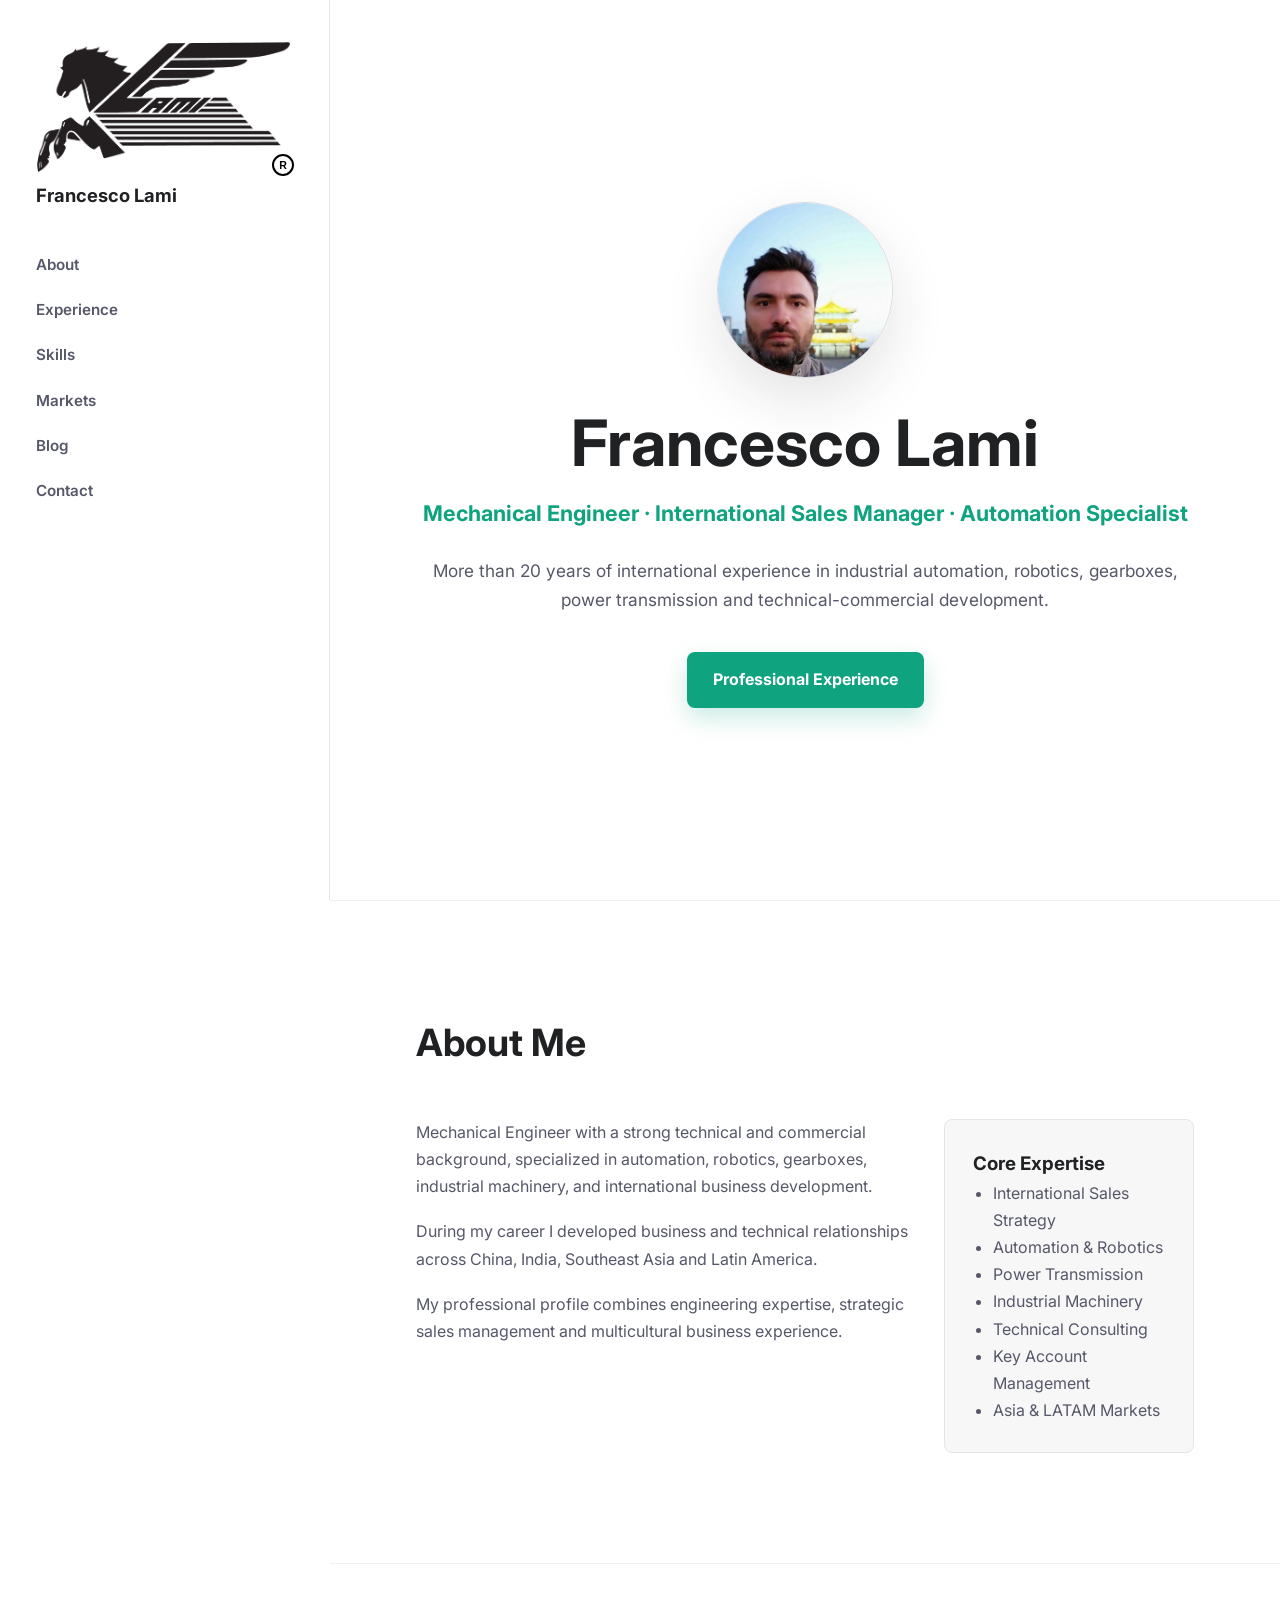
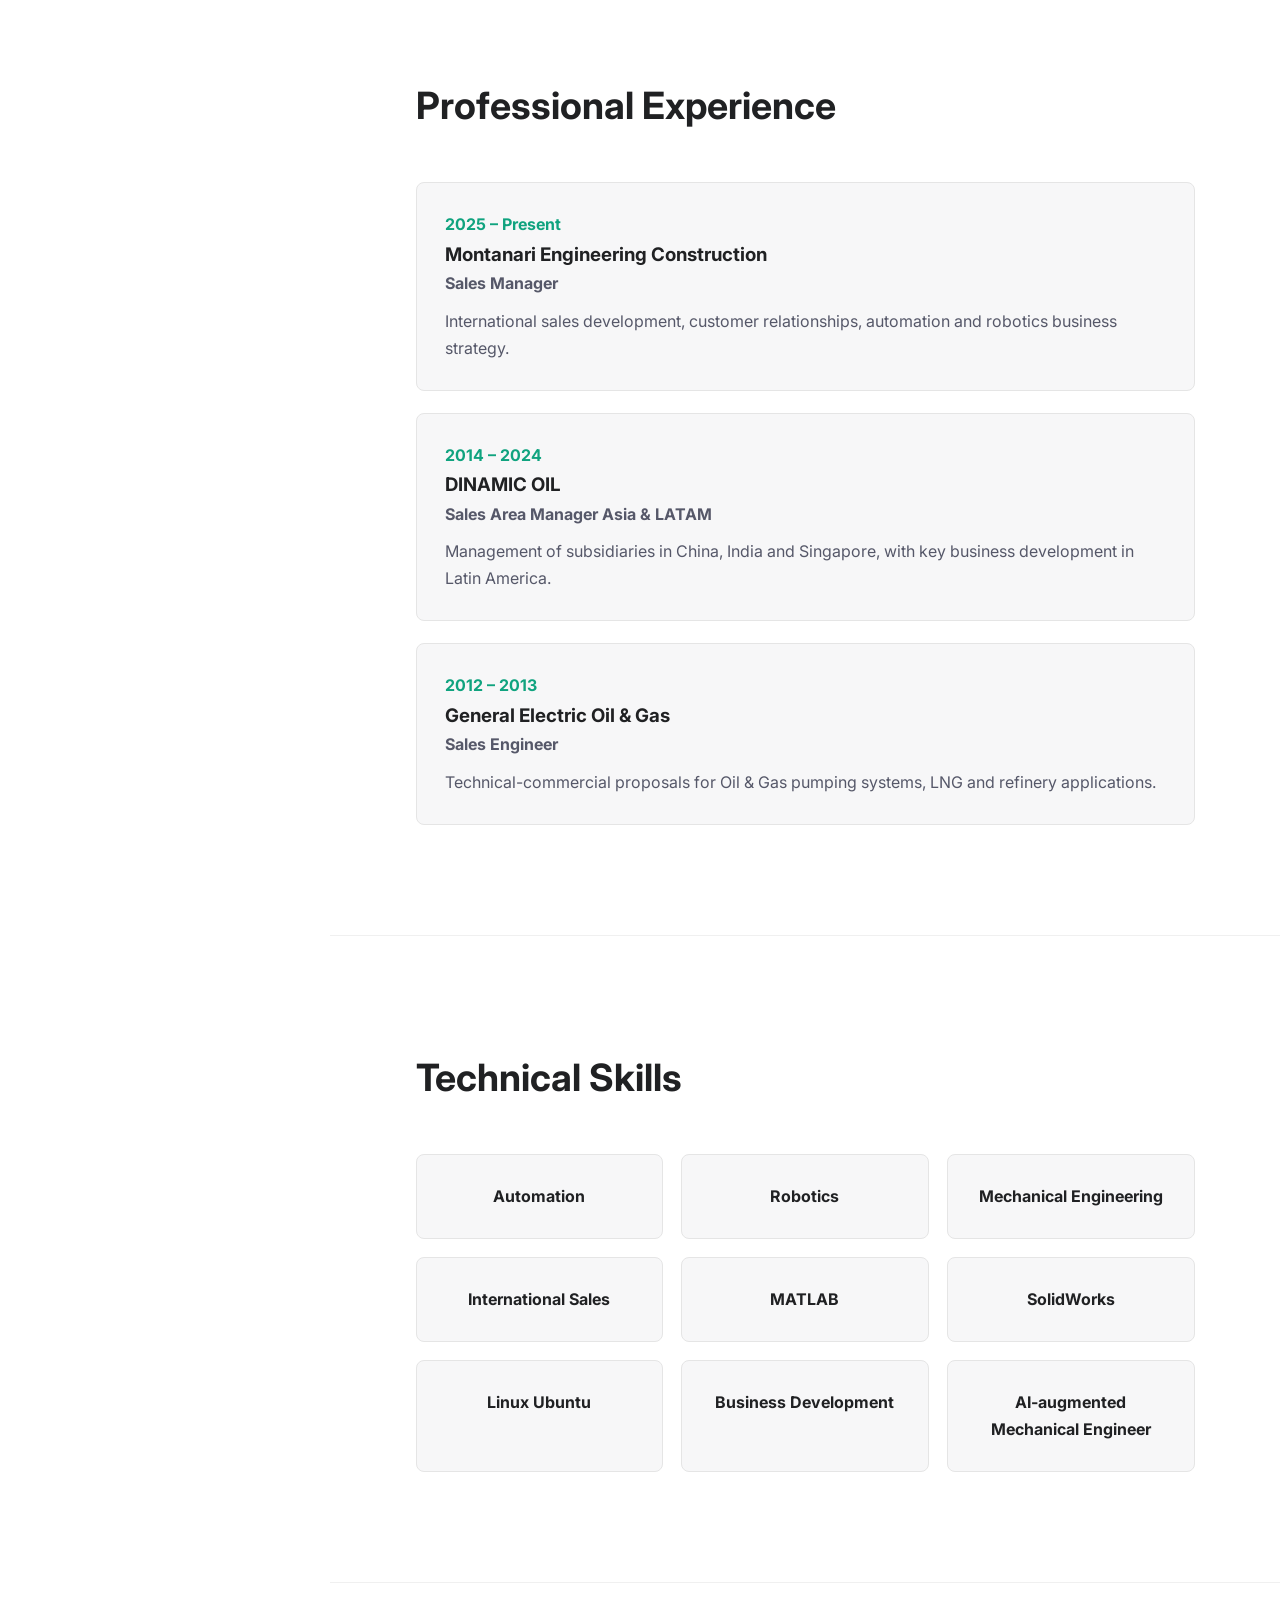
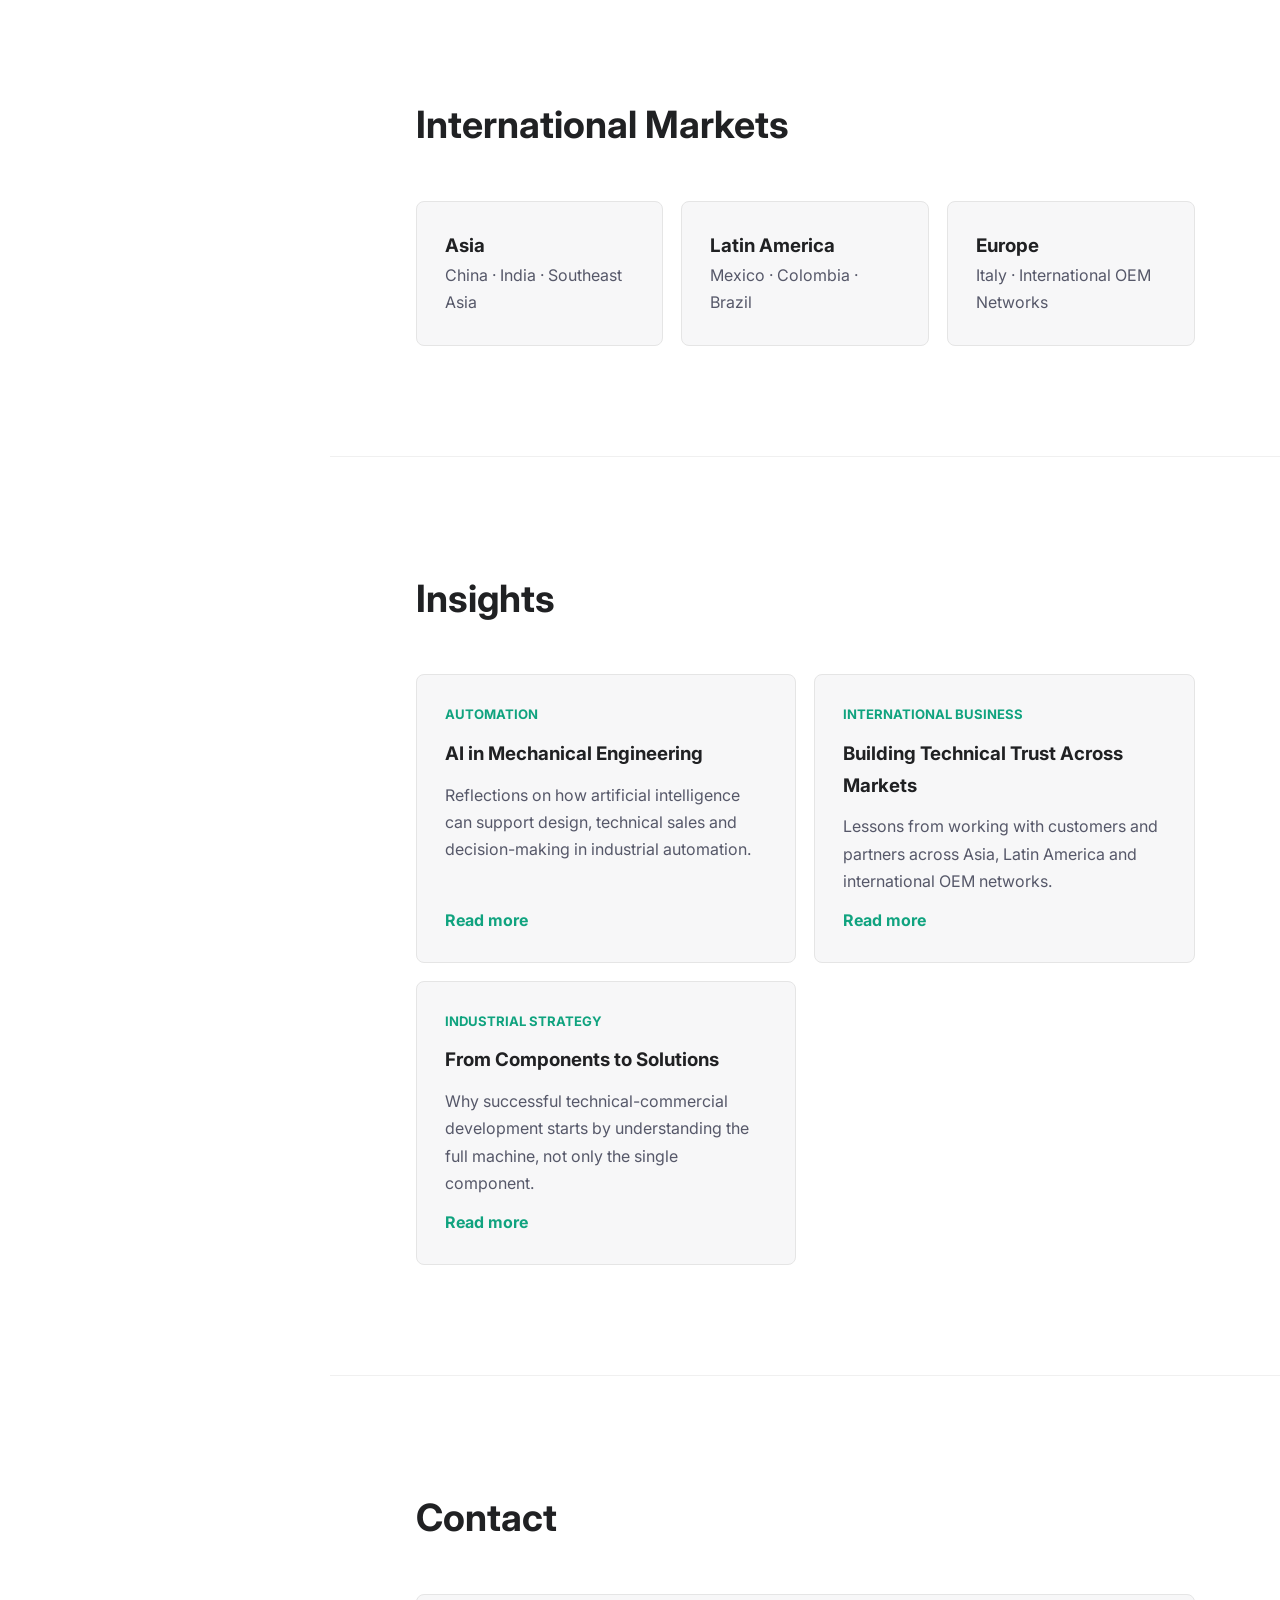
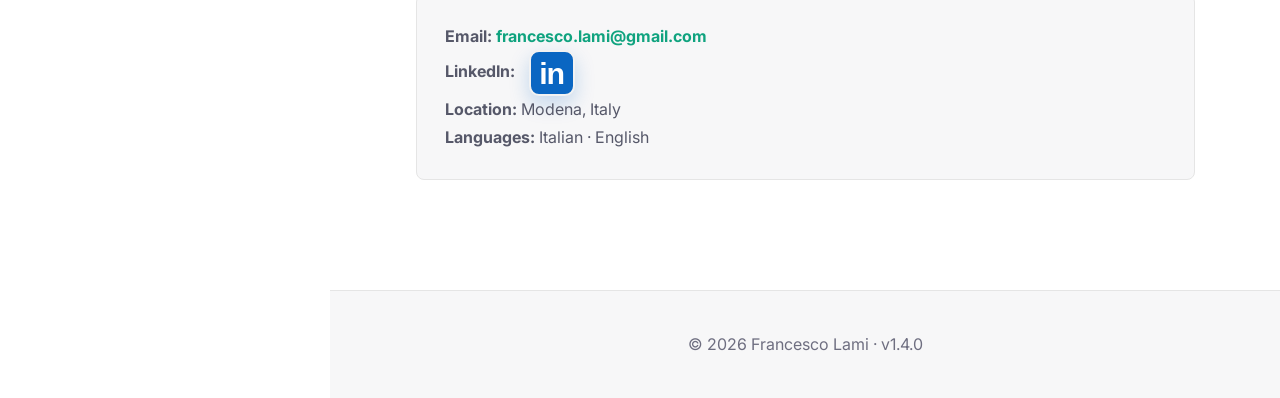
==== docs/index.html @ 1cbdf687 "Add blog article pages" ====
<!DOCTYPE html>
<html lang="en">

<head>
    <meta charset="UTF-8">
    <meta name="viewport" content="width=device-width, initial-scale=1.0">
    <title>Francesco Lami | Mechanical & Sales Engineer</title>

    <link rel="stylesheet" href="static/style.css?v=20260517g">

    <link rel="preconnect" href="https://fonts.googleapis.com">
    <link rel="preconnect" href="https://fonts.gstatic.com" crossorigin>
    <link href="https://fonts.googleapis.com/css2?family=Inter:wght@300;400;600;700&display=swap" rel="stylesheet">
</head>

<body>

<nav>
    <a href="#" class="logo" aria-label="Francesco Lami homepage">
        <span class="brand-logo-wrap">
            <img src="static/logo.png?v=20260517g" alt="" class="brand-logo">
        </span>
        <span>Francesco Lami</span>
    </a>

    <ul>
        <li><a href="#about">About</a></li>
        <li><a href="#experience">Experience</a></li>
        <li><a href="#skills">Skills</a></li>
        <li><a href="#markets">Markets</a></li>
        <li><a href="#blog">Blog</a></li>
        <li><a href="#contact">Contact</a></li>
    </ul>
</nav>

<header class="hero">

    <div class="overlay"></div>

    <div class="hero-content">

        <img
            src="static/profile-000.jpg?v=20260517g"
            alt="Profile photo of Francesco Lami"
            class="profile-photo"
        >

        <h1>Francesco Lami</h1>

        <h2>
            Mechanical Engineer · International Sales Manager · Automation Specialist
        </h2>

        <p>
            More than 20 years of international experience in industrial automation,
            robotics, gearboxes, power transmission and technical-commercial development.
        </p>

        <div class="hero-buttons">
            <a href="#experience" class="btn-primary">Professional Experience</a>
        </div>

    </div>
</header>

<section id="about">

    <div class="section-title">
        <h2>About Me</h2>
    </div>

    <div class="about-grid">

        <div>
            <p>
                Mechanical Engineer with a strong technical and commercial background,
                specialized in automation, robotics, gearboxes, industrial machinery,
                and international business development.
            </p>

            <p>
                During my career I developed business and technical relationships across
                China, India, Southeast Asia and Latin America.
            </p>

            <p>
                My professional profile combines engineering expertise,
                strategic sales management and multicultural business experience.
            </p>
        </div>

        <div class="about-card">
            <h3>Core Expertise</h3>

            <ul>
                <li>International Sales Strategy</li>
                <li>Automation & Robotics</li>
                <li>Power Transmission</li>
                <li>Industrial Machinery</li>
                <li>Technical Consulting</li>
                <li>Key Account Management</li>
                <li>Asia & LATAM Markets</li>
            </ul>
        </div>

    </div>

</section>

<section id="experience">

    <div class="section-title">
        <h2>Professional Experience</h2>
    </div>

    <div class="timeline">

        <div class="timeline-content">
            <span>2025 – Present</span>
            <h3>Montanari Engineering Construction</h3>
            <h4>Sales Manager</h4>

            <p>
                International sales development, customer relationships,
                automation and robotics business strategy.
            </p>
        </div>

        <div class="timeline-content">
            <span>2014 – 2024</span>
            <h3>DINAMIC OIL</h3>
            <h4>Sales Area Manager Asia & LATAM</h4>

            <p>
                Management of subsidiaries in China, India and Singapore,
                with key business development in Latin America.
            </p>
        </div>

        <div class="timeline-content">
            <span>2012 – 2013</span>
            <h3>General Electric Oil & Gas</h3>
            <h4>Sales Engineer</h4>

            <p>
                Technical-commercial proposals for Oil & Gas pumping systems,
                LNG and refinery applications.
            </p>
        </div>

    </div>

</section>

<section id="skills">

    <div class="section-title">
        <h2>Technical Skills</h2>
    </div>

    <div class="skills-grid">

        <div class="skill-card">Automation</div>
        <div class="skill-card">Robotics</div>
        <div class="skill-card">Mechanical Engineering</div>
        <div class="skill-card">International Sales</div>
        <div class="skill-card">MATLAB</div>
        <div class="skill-card">SolidWorks</div>
        <div class="skill-card">Linux Ubuntu</div>
        <div class="skill-card">Business Development</div>
        <div class="skill-card">AI-augmented Mechanical Engineer</div>

    </div>

</section>

<section id="markets">

    <div class="section-title">
        <h2>International Markets</h2>
    </div>

    <div class="markets-grid">

        <div class="market-box">
            <h3>Asia</h3>
            <p>China · India · Southeast Asia</p>
        </div>

        <div class="market-box">
            <h3>Latin America</h3>
            <p>Mexico · Colombia · Brazil</p>
        </div>

        <div class="market-box">
            <h3>Europe</h3>
            <p>Italy · International OEM Networks</p>
        </div>

    </div>

</section>

<section id="blog">

    <div class="section-title">
        <h2>Insights</h2>
    </div>

    <div class="blog-grid">

        <article class="blog-card">
            <span>Automation</span>
            <h3>AI in Mechanical Engineering</h3>
            <p>
                Reflections on how artificial intelligence can support design,
                technical sales and decision-making in industrial automation.
            </p>
            <a href="automation-ai-mechanical-engineering.html" aria-label="Read more about AI in Mechanical Engineering">Read more</a>
        </article>

        <article class="blog-card">
            <span>International Business</span>
            <h3>Building Technical Trust Across Markets</h3>
            <p>
                Lessons from working with customers and partners across Asia,
                Latin America and international OEM networks.
            </p>
            <a href="building-technical-trust-across-markets.html" aria-label="Read more about building technical trust across markets">Read more</a>
        </article>

        <article class="blog-card">
            <span>Industrial Strategy</span>
            <h3>From Components to Solutions</h3>
            <p>
                Why successful technical-commercial development starts by
                understanding the full machine, not only the single component.
            </p>
            <a href="from-components-to-solutions.html" aria-label="Read more about moving from components to solutions">Read more</a>
        </article>

    </div>

</section>

<section id="contact">

    <div class="section-title">
        <h2>Contact</h2>
    </div>

    <div class="contact-card">

        <p>
            <strong>Email:</strong>
            <a href="mailto:francesco.lami@gmail.com">francesco.lami@gmail.com</a>
        </p>

        <p>
            <strong>LinkedIn:</strong>
            <a
                href="https://www.linkedin.com/in/francesco-lami-803234b/"
                target="_blank"
                rel="noopener noreferrer"
                class="linkedin-icon"
                aria-label="Francesco Lami on LinkedIn"
            >
                in
            </a>
        </p>

        <p><strong>Location:</strong> Modena, Italy</p>

        <p><strong>Languages:</strong> Italian · English</p>

    </div>

</section>

<footer>
    <p>© 2026 Francesco Lami · v1.4.0</p>
</footer>

</body>
</html>
---- docs/static/style.css ----
*{
    margin:0;
    padding:0;
    box-sizing:border-box;
}

html{
    scroll-behavior:smooth;
    scroll-padding-top:24px;
}

body{
    font-family:'Inter',sans-serif;
    background:#ffffff;
    color:#202123;
    line-height:1.7;
    padding-left:330px;
    overflow-x:hidden;
}

nav{
    position:fixed;
    top:0;
    left:0;
    z-index:10;
    width:330px;
    height:100vh;
    padding:42px 36px;
    display:flex;
    flex-direction:column;
    justify-content:flex-start;
    align-items:flex-start;
    gap:44px;
    background:rgba(255,255,255,0.92);
    border-right:1px solid #e5e5e5;
    backdrop-filter:blur(14px);
}

.logo{
    display:flex;
    align-items:center;
    gap:12px;
    font-size:1.15rem;
    font-weight:700;
    color:#202123;
    text-decoration:none;
    flex-direction:column;
    align-items:flex-start;
    line-height:1.25;
}

.brand-logo{
    width:254px;
    height:130px;
    object-fit:contain;
    display:block;
}

.brand-logo-wrap{
    position:relative;
    display:inline-block;
    line-height:0;
}

.brand-logo-wrap::after{
    content:"R";
    position:absolute;
    right:-4px;
    bottom:-4px;
    width:18px;
    height:18px;
    display:flex;
    align-items:center;
    justify-content:center;
    border:2px solid #000000;
    border-radius:50%;
    background:#ffffff;
    color:#000000;
    font-size:0.66rem;
    font-weight:800;
    line-height:1;
    font-family:Arial, Helvetica, sans-serif;
}

nav ul{
    display:flex;
    flex-direction:column;
    gap:18px;
    list-style:none;
}

nav a{
    color:#565869;
    text-decoration:none;
    font-size:0.95rem;
    font-weight:600;
}

nav a:hover{
    color:#10a37f;
}

.hero{
    min-height:100svh;
    display:flex;
    justify-content:center;
    align-items:center;
    text-align:center;
    padding:90px 9% 80px;
    background:#ffffff;
}

.hero-content{
    max-width:880px;
    width:100%;
}

.profile-photo{
    width:176px;
    height:176px;
    border-radius:50%;
    object-fit:cover;
    object-position:center 28%;
    display:block;
    margin:0 auto 30px;
    border:1px solid #d9d9e3;
    box-shadow:0 22px 55px rgba(32,33,35,0.12);
}

.hero h1{
    font-size:4rem;
    line-height:1.1;
    margin-bottom:16px;
    color:#202123;
}

.hero h2{
    color:#10a37f;
    margin-bottom:24px;
    font-size:1.35rem;
}

.hero p{
    max-width:760px;
    margin:0 auto 38px;
    color:#565869;
    font-size:1.08rem;
}

.btn-primary{
    display:inline-block;
    background:#10a37f;
    color:white;
    padding:14px 26px;
    border-radius:8px;
    text-decoration:none;
    font-weight:700;
    box-shadow:0 10px 24px rgba(16,163,127,0.22);
}

.btn-primary:hover{
    background:#0e8f70;
}

section{
    padding:110px 9%;
    border-top:1px solid #f0f0f0;
}

.section-title h2{
    font-size:2.35rem;
    color:#202123;
    margin-bottom:44px;
}

.about-grid{
    display:grid;
    grid-template-columns:2fr 1fr;
    gap:28px;
}

.about-grid p{
    color:#565869;
    margin-bottom:18px;
}

.about-card,
.blog-card,
.contact-card,
.market-box,
.skill-card,
.timeline-content{
    background:#f7f7f8;
    border:1px solid #e5e5e5;
    padding:28px;
    border-radius:8px;
}

.about-card h3,
.blog-card h3,
.market-box h3,
.timeline-content h3{
    color:#202123;
}

.about-card ul{
    padding-left:20px;
    color:#565869;
}

.timeline{
    display:flex;
    flex-direction:column;
    gap:22px;
}

.timeline-content span{
    color:#10a37f;
    font-weight:700;
}

.timeline-content h4{
    color:#565869;
    margin-bottom:10px;
}

.timeline-content p,
.market-box p,
.contact-card p{
    color:#565869;
}

.skills-grid,
.blog-grid,
.markets-grid{
    display:grid;
    grid-template-columns:repeat(auto-fit,minmax(220px,1fr));
    gap:18px;
}

.blog-grid{
    grid-template-columns:repeat(auto-fit,minmax(260px,1fr));
}

.blog-card{
    display:flex;
    flex-direction:column;
    gap:12px;
}

.blog-card span{
    color:#10a37f;
    font-size:0.82rem;
    font-weight:700;
    text-transform:uppercase;
}

.blog-card p{
    color:#565869;
}

.blog-card a{
    color:#10a37f;
    text-decoration:none;
    font-weight:700;
    margin-top:auto;
}

.blog-card a:hover{
    text-decoration:underline;
}

.article-page{
    padding-left:330px;
}

.article-shell{
    max-width:900px;
    margin:0 auto;
    padding:84px 9% 110px;
}

.article-back{
    display:inline-flex;
    margin-bottom:32px;
    color:#10a37f;
    text-decoration:none;
    font-weight:700;
}

.article-back:hover{
    text-decoration:underline;
}

.article-header{
    margin-bottom:42px;
}

.article-kicker{
    color:#10a37f;
    font-size:0.82rem;
    font-weight:700;
    letter-spacing:0.08em;
    text-transform:uppercase;
}

.article-header h1{
    max-width:820px;
    margin:12px 0 16px;
    color:#202123;
    font-size:3rem;
    line-height:1.12;
}

.article-subtitle{
    max-width:740px;
    color:#565869;
    font-size:1.18rem;
    line-height:1.6;
}

.article-content{
    color:#343541;
    font-size:1.04rem;
    line-height:1.85;
}

.article-content p{
    margin-bottom:22px;
}

.article-content ul{
    margin:0 0 28px 22px;
    color:#565869;
}

.article-content li{
    margin-bottom:8px;
}

.skill-card{
    text-align:center;
    font-weight:700;
    color:#202123;
}

.contact-card a{
    color:#10a37f;
    text-decoration:none;
    font-weight:700;
    overflow-wrap:anywhere;
}

.contact-card a:hover{
    text-decoration:underline;
}

.linkedin-icon{
    width:46px;
    height:46px;
    display:inline-flex;
    justify-content:center;
    align-items:center;
    margin-left:10px;
    border-radius:10px;
    background:#0a66c2;
    color:#ffffff;
    border:2px solid #f2f2f2;
    box-shadow:0 8px 20px rgba(10,102,194,0.22);
    font-family:Arial, Helvetica, sans-serif;
    font-size:1.9rem;
    font-weight:800;
    letter-spacing:-0.04em;
    line-height:0.9;
    vertical-align:middle;
}

.linkedin-icon:hover{
    background:#0759ab;
    color:#ffffff;
    text-decoration:none;
    transform:translateY(-1px);
    box-shadow:0 10px 24px rgba(10,102,194,0.28);
}

.contact-card .linkedin-icon,
.contact-card .linkedin-icon:visited{
    color:#ffffff;
}

footer{
    padding:40px;
    text-align:center;
    background:#f7f7f8;
    border-top:1px solid #e5e5e5;
    color:#6e6e80;
}

@media (max-width:900px){
    html{
        scroll-padding-top:148px;
    }

    body{
        padding-left:0;
    }

    nav{
        position:sticky;
        width:100%;
        height:auto;
        padding:12px 5% 10px;
        align-items:stretch;
        gap:10px;
        flex-direction:column;
        border-right:0;
        border-bottom:1px solid #e5e5e5;
        background:rgba(255,255,255,0.96);
    }

    nav ul{
        width:100%;
        flex-direction:row;
        gap:8px;
        overflow-x:auto;
        padding-bottom:2px;
        scrollbar-width:none;
        -webkit-overflow-scrolling:touch;
    }

    nav ul::-webkit-scrollbar{
        display:none;
    }

    nav li{
        flex:0 0 auto;
    }

    nav a{
        font-size:0.88rem;
    }

    .logo{
        flex-direction:row;
        align-items:center;
        gap:10px;
        width:100%;
    }

    .brand-logo{
        width:112px;
        height:58px;
    }

    .brand-logo-wrap::after{
        right:-3px;
        bottom:-3px;
        width:11px;
        height:11px;
        font-size:0.4rem;
        border-width:1.5px;
    }

    .hero{
        min-height:calc(100svh - 130px);
        padding:44px 5% 58px;
    }

    .profile-photo{
        width:138px;
        height:138px;
        margin-bottom:24px;
    }

    .hero h1{
        font-size:clamp(2.15rem, 12vw, 3.05rem);
        margin-bottom:14px;
    }

    .hero h2{
        font-size:1.02rem;
        line-height:1.45;
        margin-bottom:20px;
    }

    .hero p{
        font-size:0.98rem;
        margin-bottom:30px;
    }

    .btn-primary{
        width:100%;
        max-width:320px;
        padding:13px 18px;
        text-align:center;
    }

    section{
        padding:64px 5%;
    }

    .section-title h2{
        font-size:clamp(1.75rem, 8vw, 2.15rem);
        margin-bottom:28px;
    }

    .about-grid{
        grid-template-columns:1fr;
        gap:22px;
    }

    .skills-grid,
    .blog-grid,
    .markets-grid{
        grid-template-columns:1fr;
        gap:14px;
    }

    .about-card,
    .blog-card,
    .contact-card,
    .market-box,
    .skill-card,
    .timeline-content{
        padding:22px;
    }

    footer{
        padding:30px 5%;
    }

    .article-page{
        padding-left:0;
    }

    .article-shell{
        padding:54px 5% 72px;
    }

    .article-header h1{
        font-size:clamp(2rem, 10vw, 2.8rem);
    }

    .article-subtitle,
    .article-content{
        font-size:1rem;
    }
}

@media (max-width:420px){
    nav{
        padding-left:16px;
        padding-right:16px;
    }

    .logo span{
        font-size:1rem;
    }

    .brand-logo{
        width:96px;
        height:50px;
    }

    .brand-logo-wrap::after{
        width:10px;
        height:10px;
        font-size:0.36rem;
        border-width:1.3px;
    }

    .hero{
        padding:34px 16px 50px;
    }

    .profile-photo{
        width:122px;
        height:122px;
    }

    section{
        padding:54px 16px;
    }

    .article-shell{
        padding:44px 16px 60px;
    }

    .about-card,
    .blog-card,
    .contact-card,
    .market-box,
    .skill-card,
    .timeline-content{
        padding:18px;
    }
}
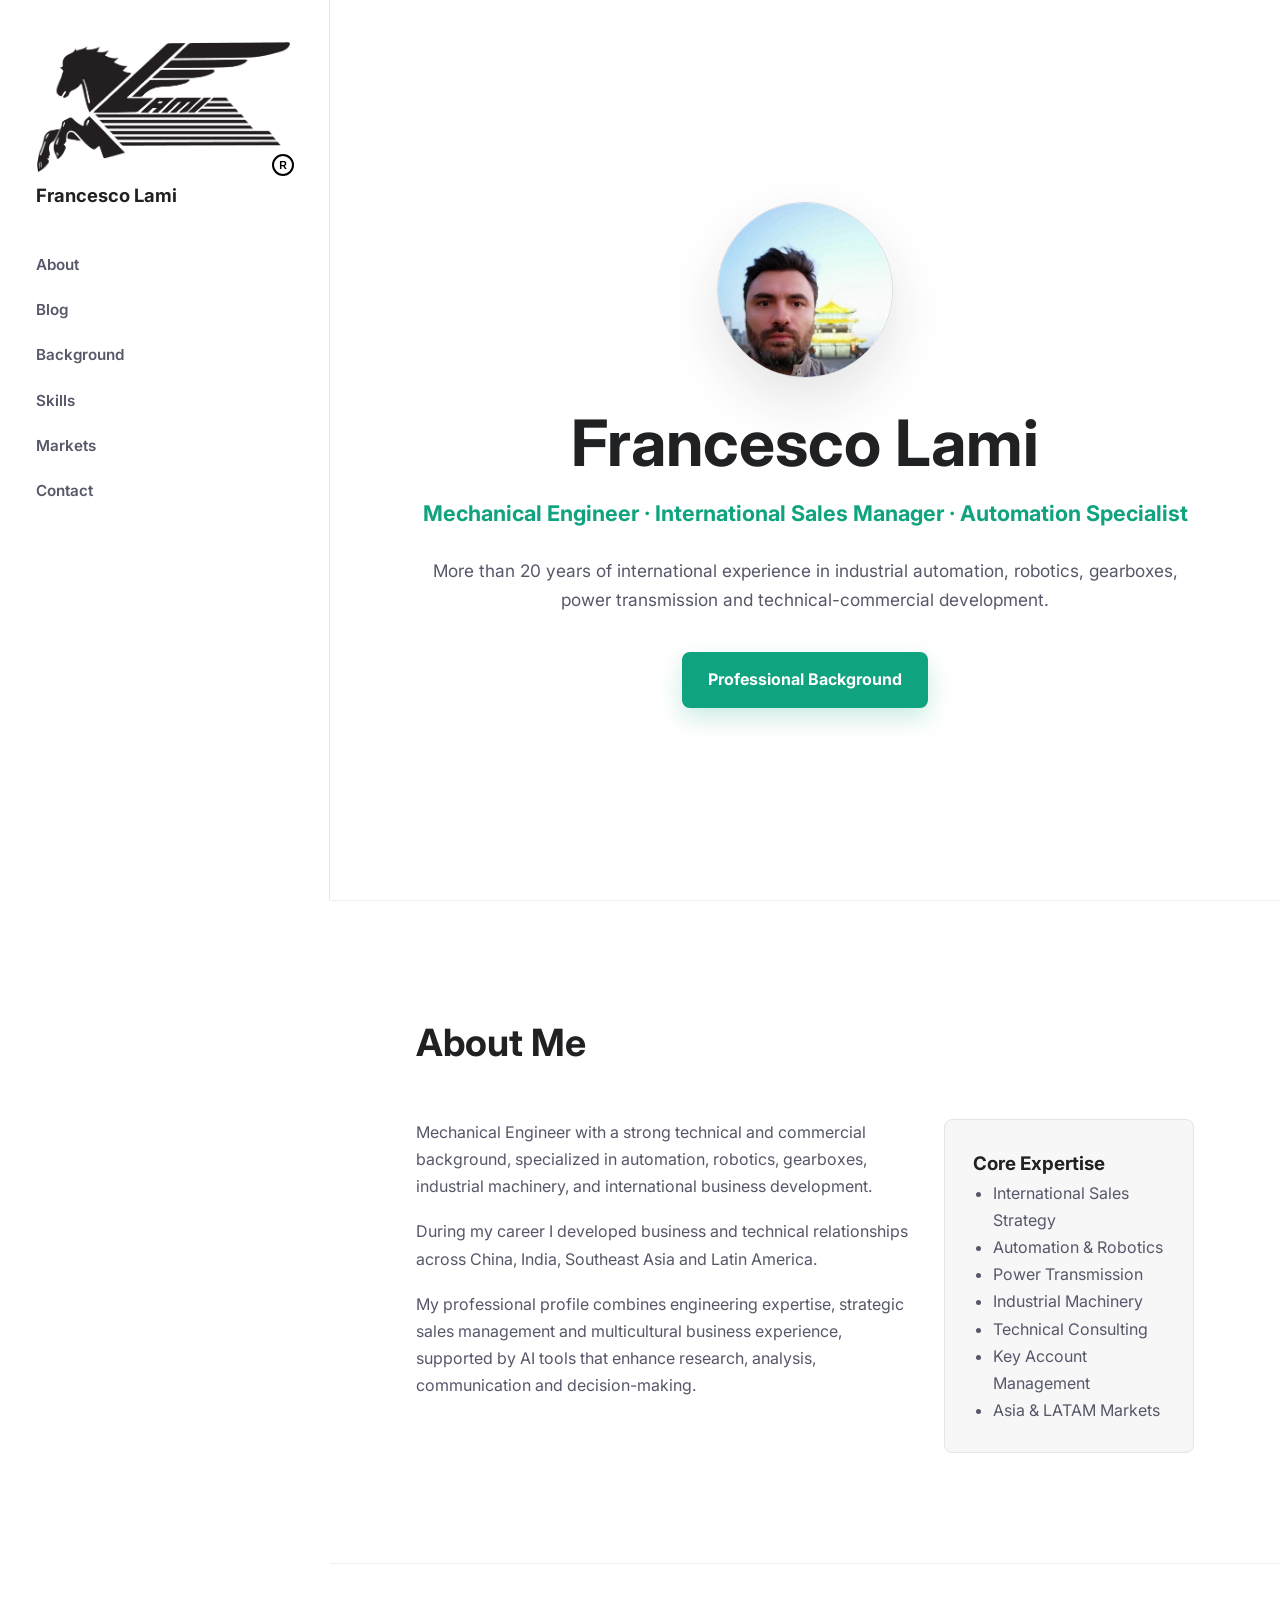
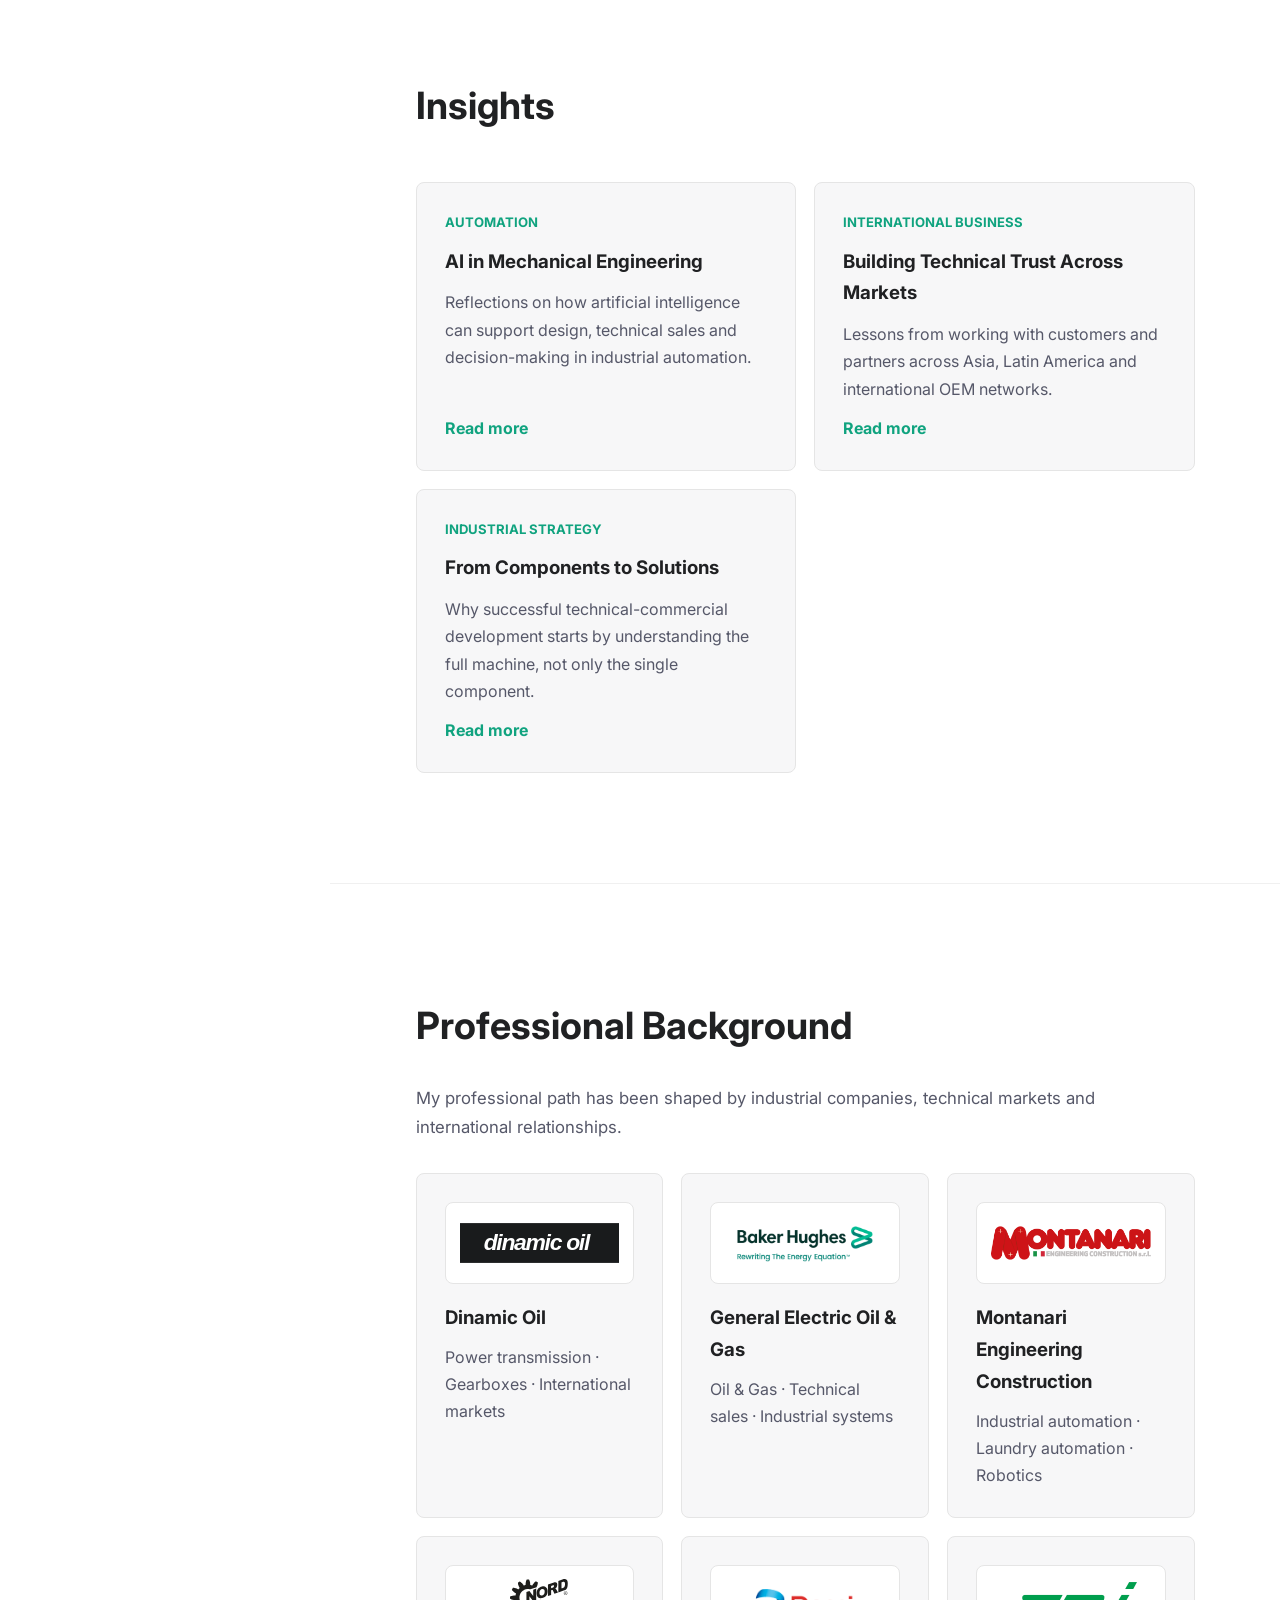
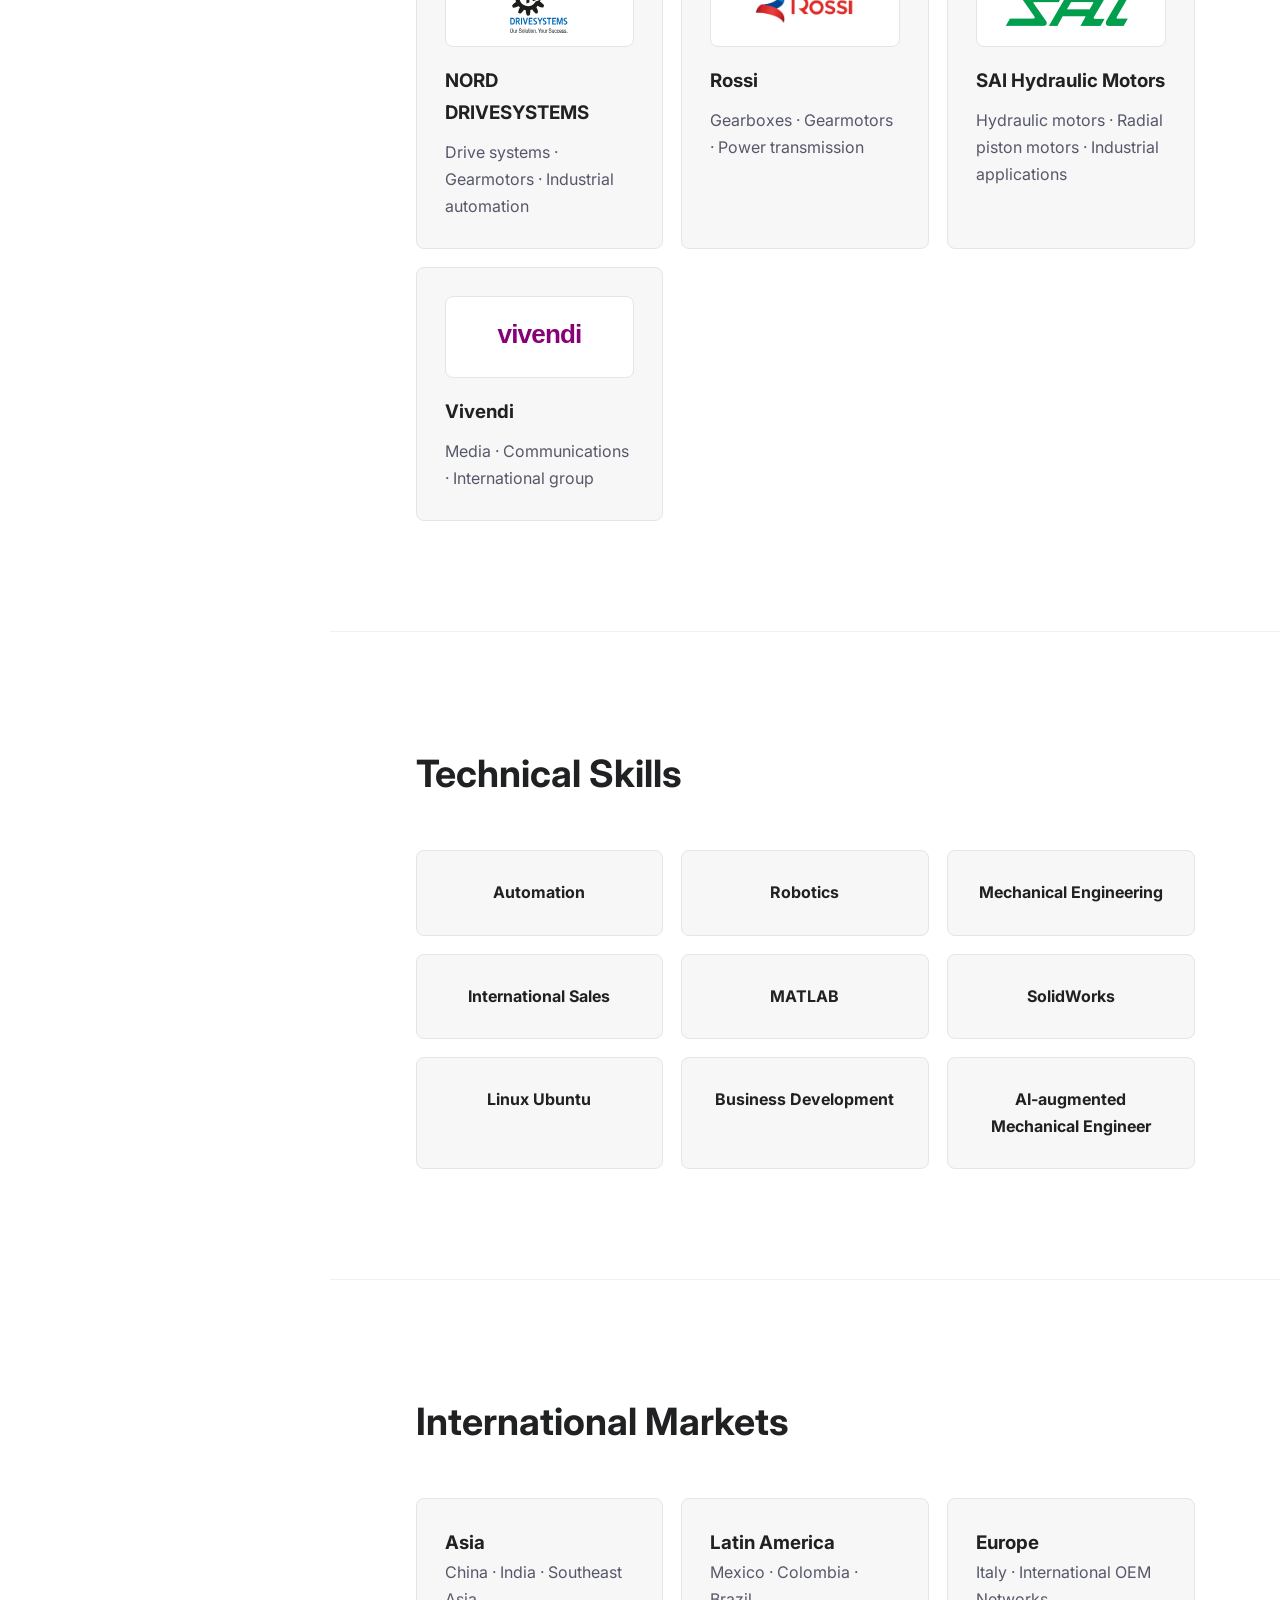
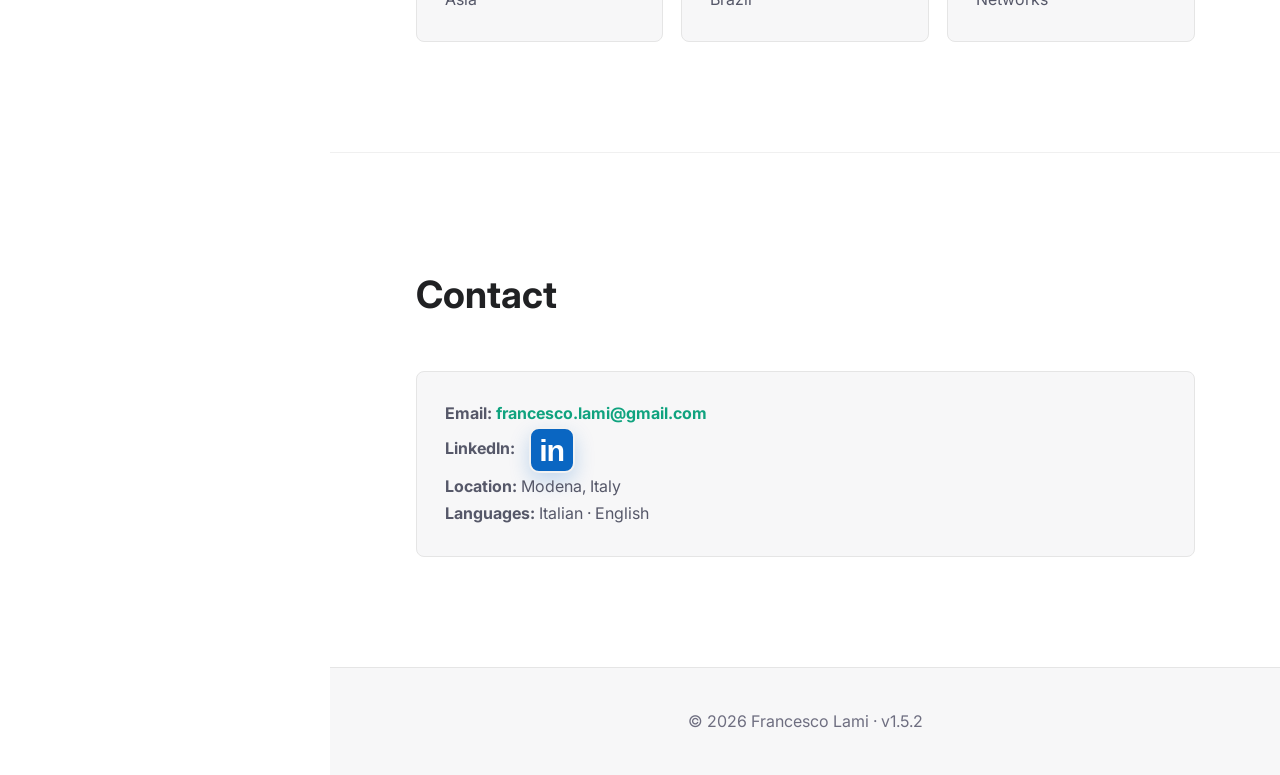
==== commit 35f53276: "Update homepage content and company logos" ====
--- a/docs/index.html
+++ b/docs/index.html
@@ -6,7 +6,7 @@
     <meta name="viewport" content="width=device-width, initial-scale=1.0">
     <title>Francesco Lami | Mechanical & Sales Engineer</title>
 
-    <link rel="stylesheet" href="static/style.css?v=20260517g">
+    <link rel="stylesheet" href="static/style.css?v=20260517s">
 
     <link rel="preconnect" href="https://fonts.googleapis.com">
     <link rel="preconnect" href="https://fonts.gstatic.com" crossorigin>
@@ -18,17 +18,17 @@
 <nav>
     <a href="#" class="logo" aria-label="Francesco Lami homepage">
         <span class="brand-logo-wrap">
-            <img src="static/logo.png?v=20260517g" alt="" class="brand-logo">
+            <img src="static/logo.png?v=20260517s" alt="" class="brand-logo">
         </span>
         <span>Francesco Lami</span>
     </a>
 
     <ul>
         <li><a href="#about">About</a></li>
-        <li><a href="#experience">Experience</a></li>
+        <li><a href="#blog">Blog</a></li>
+        <li><a href="#experience">Background</a></li>
         <li><a href="#skills">Skills</a></li>
         <li><a href="#markets">Markets</a></li>
-        <li><a href="#blog">Blog</a></li>
         <li><a href="#contact">Contact</a></li>
     </ul>
 </nav>
@@ -40,7 +40,7 @@
     <div class="hero-content">
 
         <img
-            src="static/profile-000.jpg?v=20260517g"
+            src="static/profile-000.jpg?v=20260517s"
             alt="Profile photo of Francesco Lami"
             class="profile-photo"
         >
@@ -57,7 +57,7 @@
         </p>
 
         <div class="hero-buttons">
-            <a href="#experience" class="btn-primary">Professional Experience</a>
+            <a href="#experience" class="btn-primary">Professional Background</a>
         </div>
 
     </div>
@@ -85,7 +85,9 @@
 
             <p>
                 My professional profile combines engineering expertise,
-                strategic sales management and multicultural business experience.
+                strategic sales management and multicultural business experience,
+                supported by AI tools that enhance research, analysis, communication
+                and decision-making.
             </p>
         </div>
 
@@ -107,46 +109,172 @@
 
 </section>
 
+<section id="blog">
+
+    <div class="section-title">
+        <h2>Insights</h2>
+    </div>
+
+    <div class="blog-grid">
+
+        <article class="blog-card">
+            <span>Automation</span>
+            <h3>AI in Mechanical Engineering</h3>
+            <p>
+                Reflections on how artificial intelligence can support design,
+                technical sales and decision-making in industrial automation.
+            </p>
+            <a href="automation-ai-mechanical-engineering.html" aria-label="Read more about AI in Mechanical Engineering">Read more</a>
+        </article>
+
+        <article class="blog-card">
+            <span>International Business</span>
+            <h3>Building Technical Trust Across Markets</h3>
+            <p>
+                Lessons from working with customers and partners across Asia,
+                Latin America and international OEM networks.
+            </p>
+            <a href="building-technical-trust-across-markets.html" aria-label="Read more about building technical trust across markets">Read more</a>
+        </article>
+
+        <article class="blog-card">
+            <span>Industrial Strategy</span>
+            <h3>From Components to Solutions</h3>
+            <p>
+                Why successful technical-commercial development starts by
+                understanding the full machine, not only the single component.
+            </p>
+            <a href="from-components-to-solutions.html" aria-label="Read more about moving from components to solutions">Read more</a>
+        </article>
+
+    </div>
+
+</section>
+
 <section id="experience">
 
     <div class="section-title">
-        <h2>Professional Experience</h2>
-    </div>
-
-    <div class="timeline">
-
-        <div class="timeline-content">
-            <span>2025 – Present</span>
-            <h3>Montanari Engineering Construction</h3>
-            <h4>Sales Manager</h4>
-
-            <p>
-                International sales development, customer relationships,
-                automation and robotics business strategy.
-            </p>
-        </div>
-
-        <div class="timeline-content">
-            <span>2014 – 2024</span>
-            <h3>DINAMIC OIL</h3>
-            <h4>Sales Area Manager Asia & LATAM</h4>
-
-            <p>
-                Management of subsidiaries in China, India and Singapore,
-                with key business development in Latin America.
-            </p>
-        </div>
-
-        <div class="timeline-content">
-            <span>2012 – 2013</span>
-            <h3>General Electric Oil & Gas</h3>
-            <h4>Sales Engineer</h4>
-
-            <p>
-                Technical-commercial proposals for Oil & Gas pumping systems,
-                LNG and refinery applications.
-            </p>
-        </div>
+        <h2>Professional Background</h2>
+    </div>
+
+    <p class="section-intro">
+        My professional path has been shaped by industrial companies,
+        technical markets and international relationships.
+    </p>
+
+    <div class="company-list">
+
+        <a
+            href="https://www.dinamicoil.com/"
+            target="_blank"
+            rel="noopener noreferrer"
+            class="company-card"
+            aria-label="Open Dinamic Oil website"
+        >
+            <span class="company-logo">
+                <img src="static/company-dinamic-oil.svg?v=20260517s" alt="Dinamic Oil logo">
+            </span>
+            <span class="company-copy">
+                <h3>Dinamic Oil</h3>
+                <p>Power transmission · Gearboxes · International markets</p>
+            </span>
+        </a>
+
+        <a
+            href="https://www.bakerhughes.com/"
+            target="_blank"
+            rel="noopener noreferrer"
+            class="company-card"
+            aria-label="Open Baker Hughes website, successor of GE Oil and Gas"
+        >
+            <span class="company-logo">
+                <img src="static/company-baker-hughes.png" alt="Baker Hughes logo">
+            </span>
+            <span class="company-copy">
+                <h3>General Electric Oil & Gas</h3>
+                <p>Oil & Gas · Technical sales · Industrial systems</p>
+            </span>
+        </a>
+
+        <a
+            href="https://www.montanariengineering.com/en/"
+            target="_blank"
+            rel="noopener noreferrer"
+            class="company-card"
+            aria-label="Open Montanari Engineering Construction website"
+        >
+            <span class="company-logo">
+                <img src="static/company-montanari.png" alt="Montanari Engineering Construction logo">
+            </span>
+            <span class="company-copy">
+                <h3>Montanari Engineering Construction</h3>
+                <p>Industrial automation · Laundry automation · Robotics</p>
+            </span>
+        </a>
+
+        <a
+            href="https://www.nord.com/en/home.jsp"
+            target="_blank"
+            rel="noopener noreferrer"
+            class="company-card"
+            aria-label="Open NORD DRIVESYSTEMS website"
+        >
+            <span class="company-logo">
+                <img src="static/company-nord.svg" alt="NORD DRIVESYSTEMS logo">
+            </span>
+            <span class="company-copy">
+                <h3>NORD DRIVESYSTEMS</h3>
+                <p>Drive systems · Gearmotors · Industrial automation</p>
+            </span>
+        </a>
+
+        <a
+            href="https://www.rossi.com/"
+            target="_blank"
+            rel="noopener noreferrer"
+            class="company-card"
+            aria-label="Open Rossi website"
+        >
+            <span class="company-logo">
+                <img src="static/company-rossi.png" alt="Rossi logo">
+            </span>
+            <span class="company-copy">
+                <h3>Rossi</h3>
+                <p>Gearboxes · Gearmotors · Power transmission</p>
+            </span>
+        </a>
+
+        <a
+            href="https://www.saihydraulics.com/en/"
+            target="_blank"
+            rel="noopener noreferrer"
+            class="company-card"
+            aria-label="Open SAI Hydraulic Motors website"
+        >
+            <span class="company-logo">
+                <img src="static/company-sai.png" alt="SAI Hydraulic Motors logo">
+            </span>
+            <span class="company-copy">
+                <h3>SAI Hydraulic Motors</h3>
+                <p>Hydraulic motors · Radial piston motors · Industrial applications</p>
+            </span>
+        </a>
+
+        <a
+            href="https://www.vivendi.com/en/"
+            target="_blank"
+            rel="noopener noreferrer"
+            class="company-card"
+            aria-label="Open Vivendi website"
+        >
+            <span class="company-logo">
+                <img src="static/company-vivendi.svg?v=20260517s" alt="Vivendi logo">
+            </span>
+            <span class="company-copy">
+                <h3>Vivendi</h3>
+                <p>Media · Communications · International group</p>
+            </span>
+        </a>
 
     </div>
 
@@ -196,48 +324,6 @@
             <h3>Europe</h3>
             <p>Italy · International OEM Networks</p>
         </div>
-
-    </div>
-
-</section>
-
-<section id="blog">
-
-    <div class="section-title">
-        <h2>Insights</h2>
-    </div>
-
-    <div class="blog-grid">
-
-        <article class="blog-card">
-            <span>Automation</span>
-            <h3>AI in Mechanical Engineering</h3>
-            <p>
-                Reflections on how artificial intelligence can support design,
-                technical sales and decision-making in industrial automation.
-            </p>
-            <a href="automation-ai-mechanical-engineering.html" aria-label="Read more about AI in Mechanical Engineering">Read more</a>
-        </article>
-
-        <article class="blog-card">
-            <span>International Business</span>
-            <h3>Building Technical Trust Across Markets</h3>
-            <p>
-                Lessons from working with customers and partners across Asia,
-                Latin America and international OEM networks.
-            </p>
-            <a href="building-technical-trust-across-markets.html" aria-label="Read more about building technical trust across markets">Read more</a>
-        </article>
-
-        <article class="blog-card">
-            <span>Industrial Strategy</span>
-            <h3>From Components to Solutions</h3>
-            <p>
-                Why successful technical-commercial development starts by
-                understanding the full machine, not only the single component.
-            </p>
-            <a href="from-components-to-solutions.html" aria-label="Read more about moving from components to solutions">Read more</a>
-        </article>
 
     </div>
 
@@ -278,7 +364,7 @@
 </section>
 
 <footer>
-    <p>© 2026 Francesco Lami · v1.4.0</p>
+    <p>© 2026 Francesco Lami · v1.5.2</p>
 </footer>
 
 </body>
--- a/docs/static/style.css
+++ b/docs/static/style.css
@@ -173,6 +173,13 @@
     margin-bottom:44px;
 }
 
+.section-intro{
+    max-width:760px;
+    margin:-18px 0 32px;
+    color:#565869;
+    font-size:1.05rem;
+}
+
 .about-grid{
     display:grid;
     grid-template-columns:2fr 1fr;
@@ -186,6 +193,7 @@
 
 .about-card,
 .blog-card,
+.company-card,
 .contact-card,
 .market-box,
 .skill-card,
@@ -198,6 +206,7 @@
 
 .about-card h3,
 .blog-card h3,
+.company-card h3,
 .market-box h3,
 .timeline-content h3{
     color:#202123;
@@ -212,6 +221,56 @@
     display:flex;
     flex-direction:column;
     gap:22px;
+}
+
+.company-list{
+    display:grid;
+    grid-template-columns:repeat(3,minmax(0,1fr));
+    gap:18px;
+}
+
+.company-card{
+    display:flex;
+    flex-direction:column;
+    gap:18px;
+    min-height:210px;
+    color:inherit;
+    text-decoration:none;
+    transition:transform 160ms ease, box-shadow 160ms ease, border-color 160ms ease;
+}
+
+.company-card:hover{
+    border-color:#cfd0d8;
+    box-shadow:0 14px 32px rgba(32,33,35,0.08);
+    transform:translateY(-2px);
+}
+
+.company-logo{
+    display:flex;
+    align-items:center;
+    justify-content:center;
+    width:100%;
+    height:82px;
+    padding:14px;
+    border-radius:8px;
+    background:#ffffff;
+    border:1px solid #e5e5e5;
+}
+
+.company-logo img{
+    max-width:100%;
+    max-height:54px;
+    object-fit:contain;
+}
+
+.company-copy{
+    display:flex;
+    flex-direction:column;
+    gap:10px;
+}
+
+.company-card p{
+    color:#565869;
 }
 
 .timeline-content span{
@@ -504,9 +563,19 @@
         margin-bottom:28px;
     }
 
+    .section-intro{
+        margin:-10px 0 26px;
+        font-size:1rem;
+    }
+
     .about-grid{
         grid-template-columns:1fr;
         gap:22px;
+    }
+
+    .company-list{
+        grid-template-columns:1fr;
+        gap:14px;
     }
 
     .skills-grid,
@@ -518,6 +587,7 @@
 
     .about-card,
     .blog-card,
+    .company-card,
     .contact-card,
     .market-box,
     .skill-card,
@@ -588,6 +658,7 @@
 
     .about-card,
     .blog-card,
+    .company-card,
     .contact-card,
     .market-box,
     .skill-card,
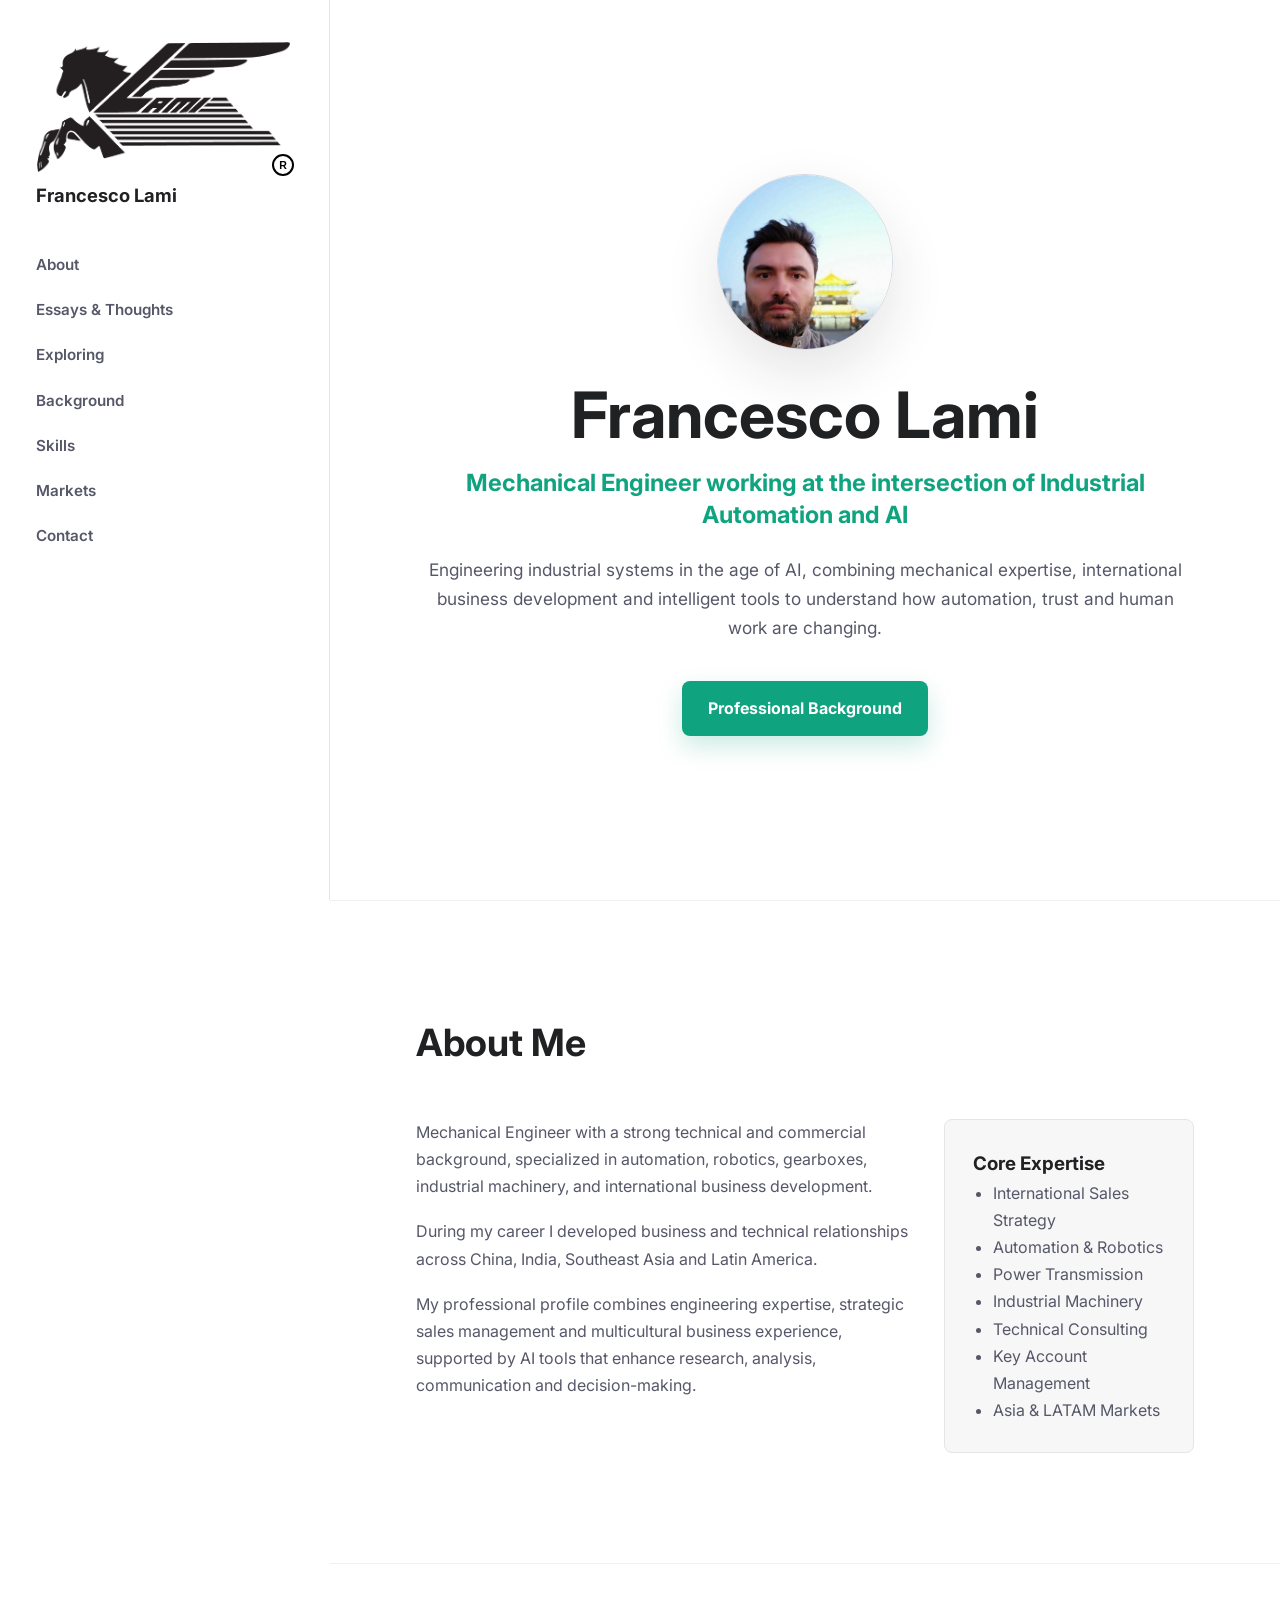
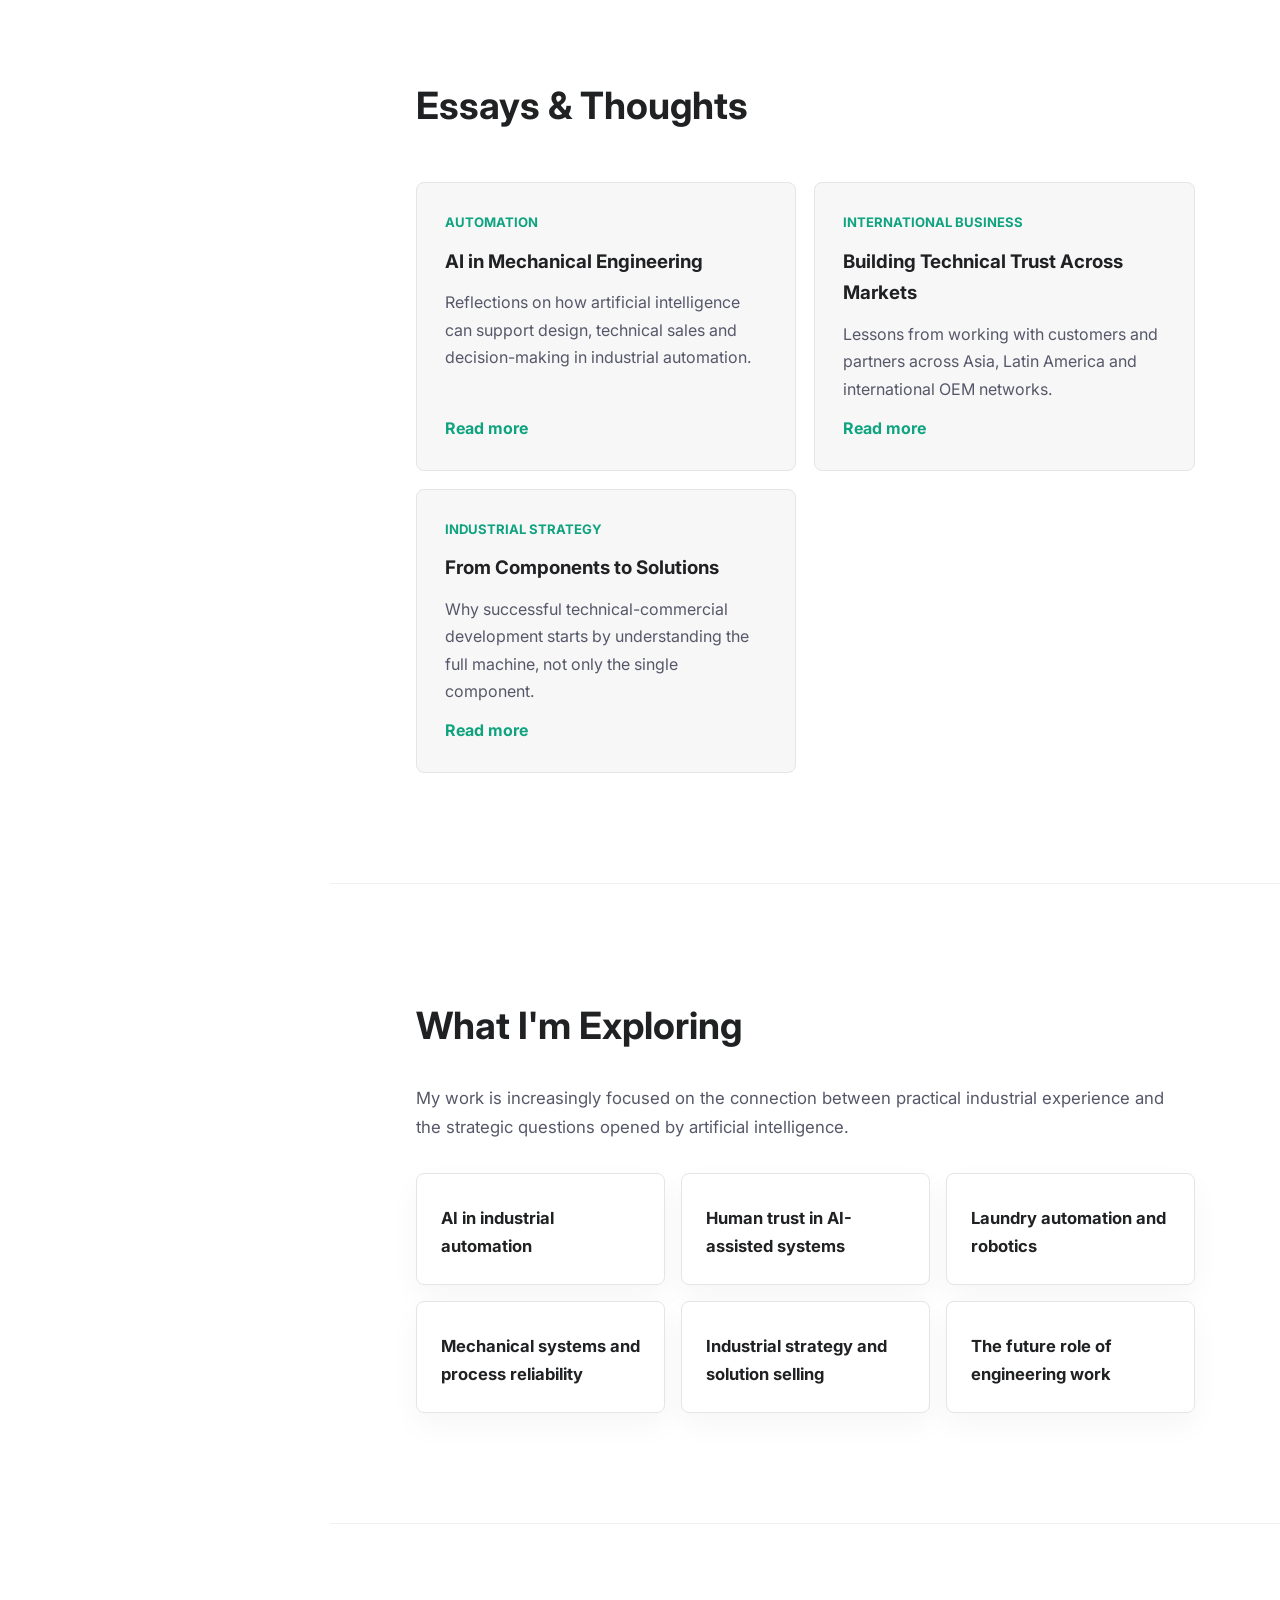
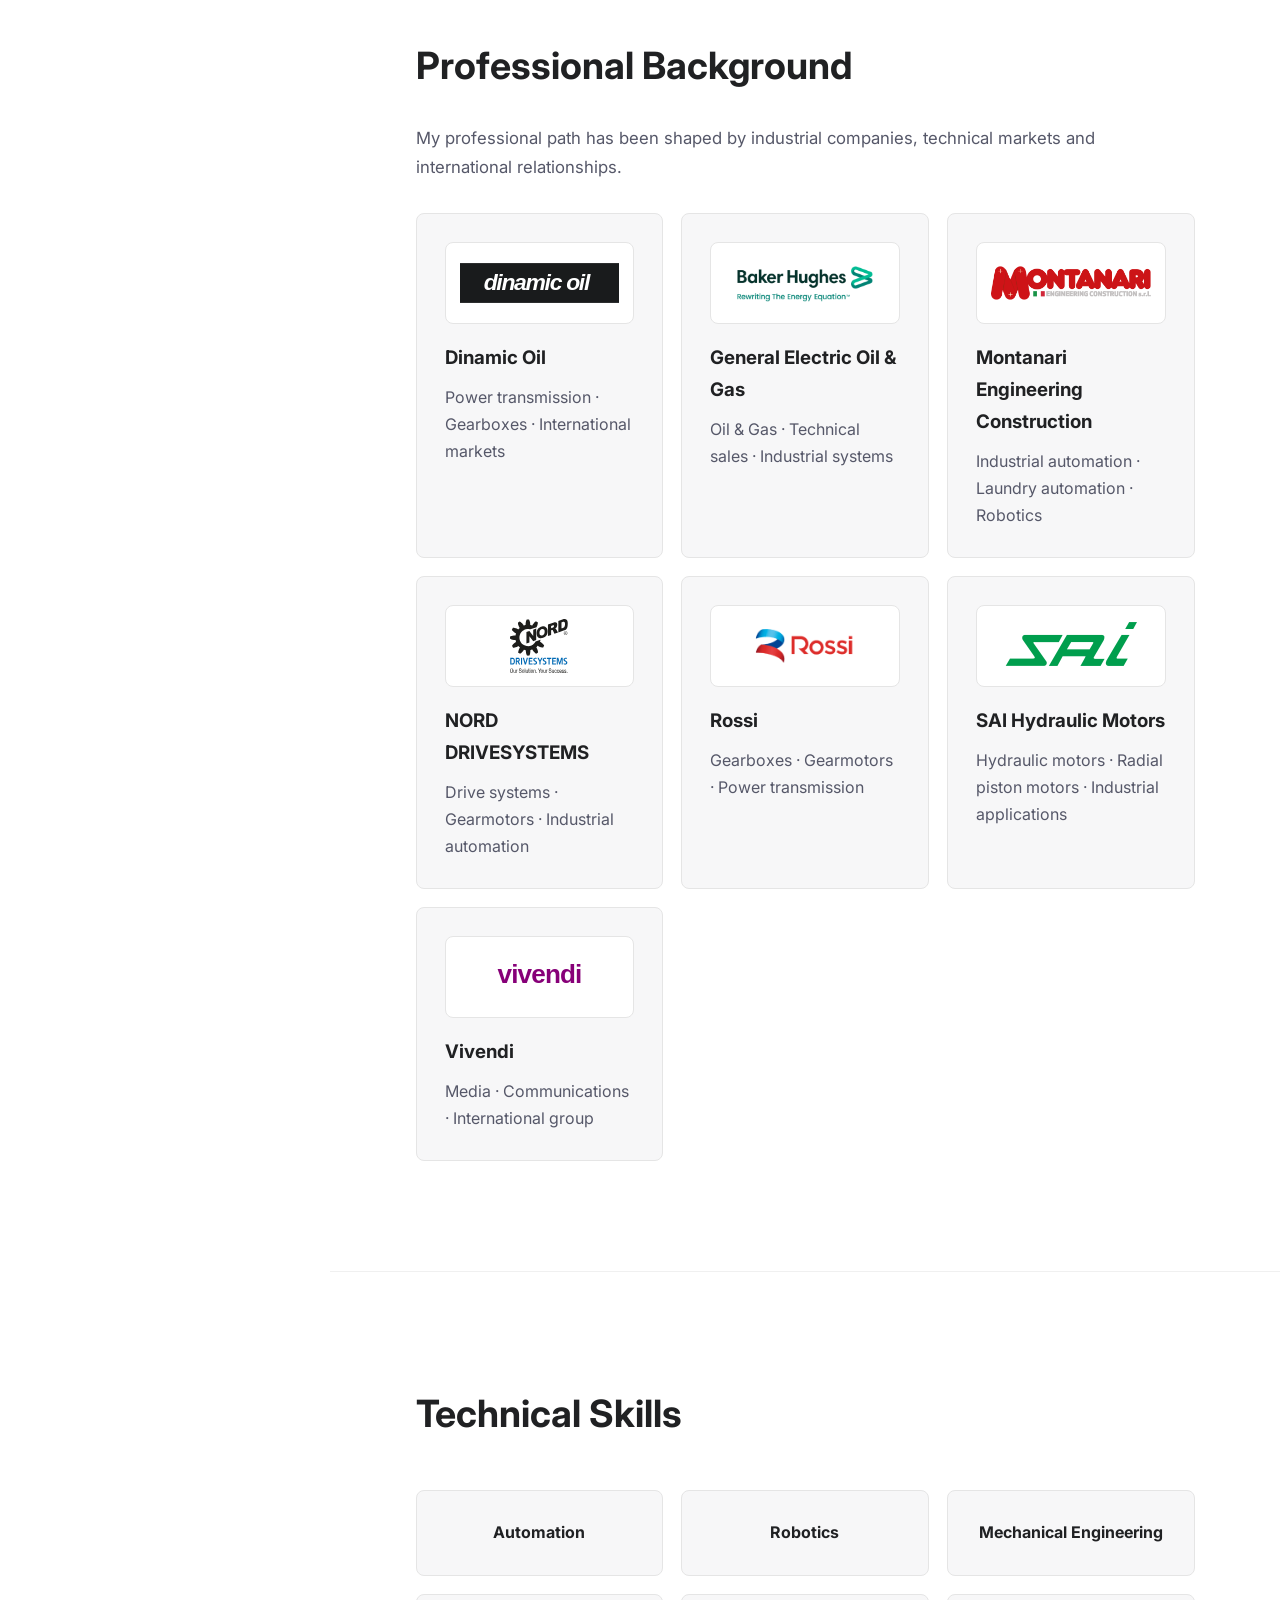
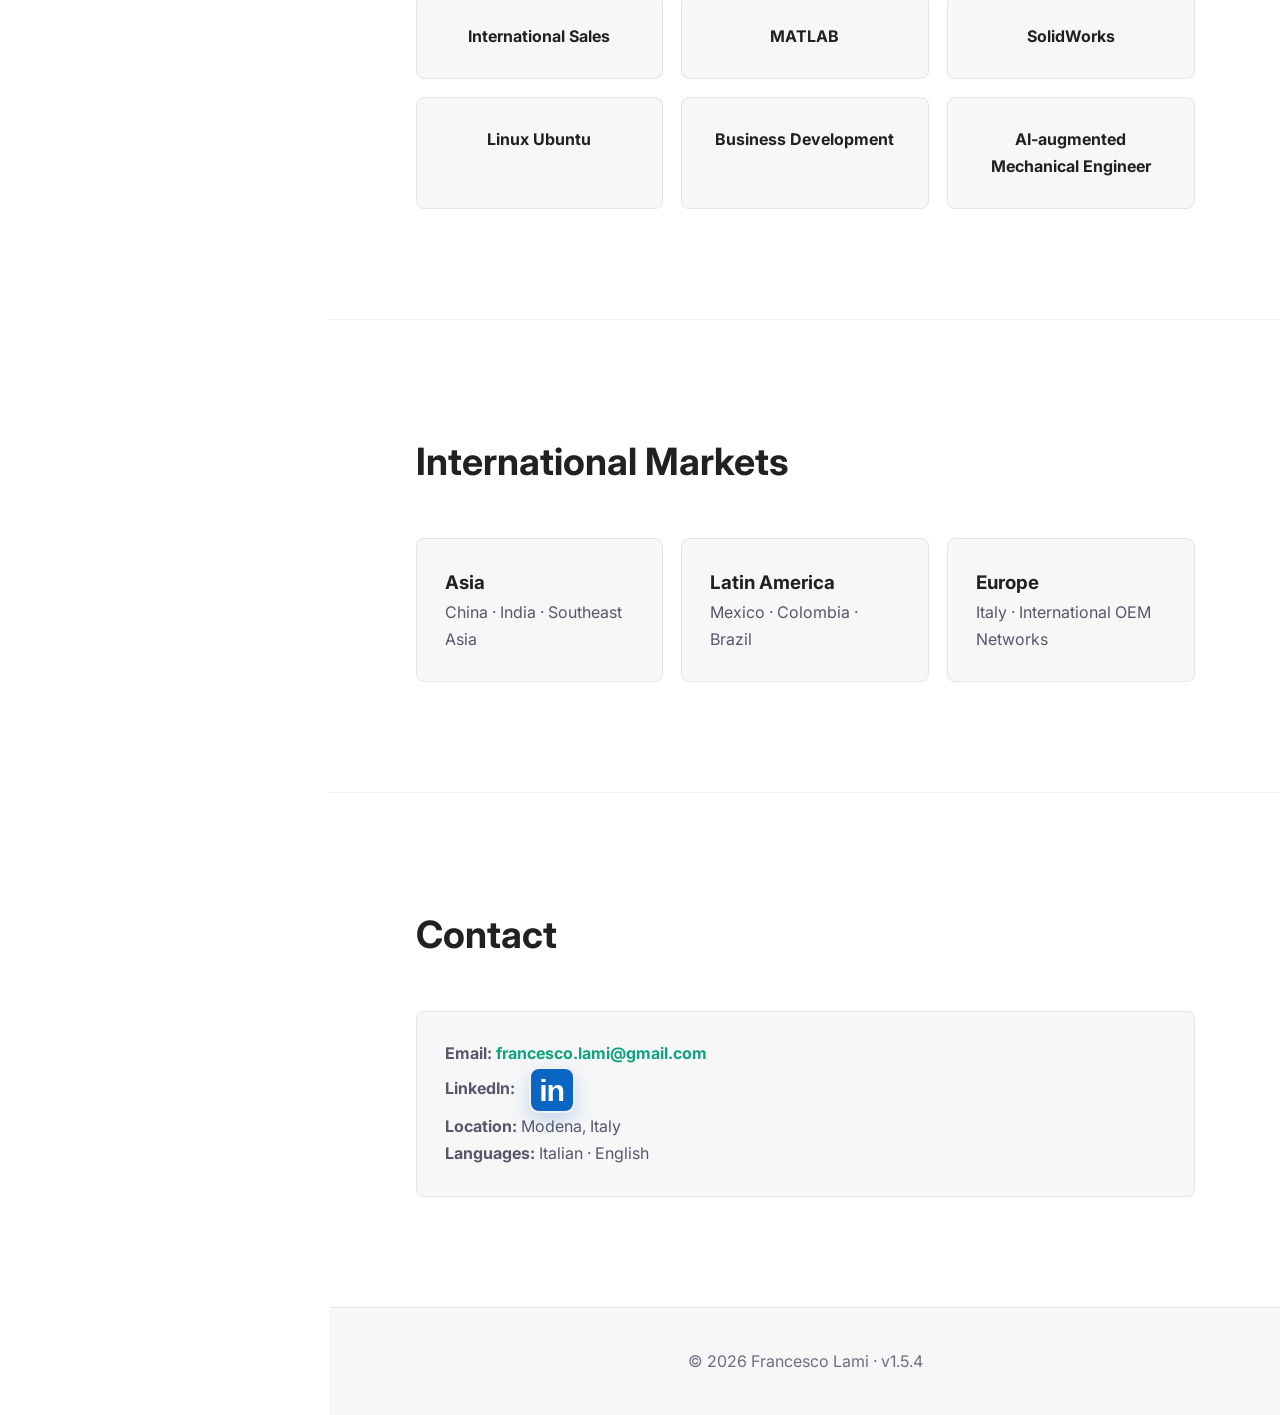
==== commit 2144e640: "Refine personal positioning sections" ====
--- a/docs/index.html
+++ b/docs/index.html
@@ -6,7 +6,7 @@
     <meta name="viewport" content="width=device-width, initial-scale=1.0">
     <title>Francesco Lami | Mechanical & Sales Engineer</title>
 
-    <link rel="stylesheet" href="static/style.css?v=20260517s">
+    <link rel="stylesheet" href="static/style.css?v=20260517u">
 
     <link rel="preconnect" href="https://fonts.googleapis.com">
     <link rel="preconnect" href="https://fonts.gstatic.com" crossorigin>
@@ -18,14 +18,15 @@
 <nav>
     <a href="#" class="logo" aria-label="Francesco Lami homepage">
         <span class="brand-logo-wrap">
-            <img src="static/logo.png?v=20260517s" alt="" class="brand-logo">
+            <img src="static/logo.png?v=20260517u" alt="" class="brand-logo">
         </span>
         <span>Francesco Lami</span>
     </a>
 
     <ul>
         <li><a href="#about">About</a></li>
-        <li><a href="#blog">Blog</a></li>
+        <li><a href="#blog">Essays & Thoughts</a></li>
+        <li><a href="#exploring">Exploring</a></li>
         <li><a href="#experience">Background</a></li>
         <li><a href="#skills">Skills</a></li>
         <li><a href="#markets">Markets</a></li>
@@ -40,7 +41,7 @@
     <div class="hero-content">
 
         <img
-            src="static/profile-000.jpg?v=20260517s"
+            src="static/profile-000.jpg?v=20260517u"
             alt="Profile photo of Francesco Lami"
             class="profile-photo"
         >
@@ -48,12 +49,13 @@
         <h1>Francesco Lami</h1>
 
         <h2>
-            Mechanical Engineer · International Sales Manager · Automation Specialist
+            Mechanical Engineer working at the intersection of Industrial Automation and AI
         </h2>
 
         <p>
-            More than 20 years of international experience in industrial automation,
-            robotics, gearboxes, power transmission and technical-commercial development.
+            Engineering industrial systems in the age of AI, combining mechanical expertise,
+            international business development and intelligent tools to understand how
+            automation, trust and human work are changing.
         </p>
 
         <div class="hero-buttons">
@@ -112,7 +114,7 @@
 <section id="blog">
 
     <div class="section-title">
-        <h2>Insights</h2>
+        <h2>Essays & Thoughts</h2>
     </div>
 
     <div class="blog-grid">
@@ -146,6 +148,30 @@
             </p>
             <a href="from-components-to-solutions.html" aria-label="Read more about moving from components to solutions">Read more</a>
         </article>
+
+    </div>
+
+</section>
+
+<section id="exploring">
+
+    <div class="section-title">
+        <h2>What I'm Exploring</h2>
+    </div>
+
+    <p class="section-intro">
+        My work is increasingly focused on the connection between practical industrial
+        experience and the strategic questions opened by artificial intelligence.
+    </p>
+
+    <div class="exploring-grid">
+
+        <div class="exploring-item">AI in industrial automation</div>
+        <div class="exploring-item">Human trust in AI-assisted systems</div>
+        <div class="exploring-item">Laundry automation and robotics</div>
+        <div class="exploring-item">Mechanical systems and process reliability</div>
+        <div class="exploring-item">Industrial strategy and solution selling</div>
+        <div class="exploring-item">The future role of engineering work</div>
 
     </div>
 
@@ -172,7 +198,7 @@
             aria-label="Open Dinamic Oil website"
         >
             <span class="company-logo">
-                <img src="static/company-dinamic-oil.svg?v=20260517s" alt="Dinamic Oil logo">
+                <img src="static/company-dinamic-oil.svg?v=20260517u" alt="Dinamic Oil logo">
             </span>
             <span class="company-copy">
                 <h3>Dinamic Oil</h3>
@@ -268,7 +294,7 @@
             aria-label="Open Vivendi website"
         >
             <span class="company-logo">
-                <img src="static/company-vivendi.svg?v=20260517s" alt="Vivendi logo">
+                <img src="static/company-vivendi.svg?v=20260517u" alt="Vivendi logo">
             </span>
             <span class="company-copy">
                 <h3>Vivendi</h3>
@@ -364,7 +390,7 @@
 </section>
 
 <footer>
-    <p>© 2026 Francesco Lami · v1.5.2</p>
+    <p>© 2026 Francesco Lami · v1.5.4</p>
 </footer>
 
 </body>
--- a/docs/static/style.css
+++ b/docs/static/style.css
@@ -111,7 +111,7 @@
 }
 
 .hero-content{
-    max-width:880px;
+    max-width:940px;
     width:100%;
 }
 
@@ -137,11 +137,12 @@
 .hero h2{
     color:#10a37f;
     margin-bottom:24px;
-    font-size:1.35rem;
+    font-size:1.48rem;
+    line-height:1.35;
 }
 
 .hero p{
-    max-width:760px;
+    max-width:780px;
     margin:0 auto 38px;
     color:#565869;
     font-size:1.08rem;
@@ -215,6 +216,26 @@
 .about-card ul{
     padding-left:20px;
     color:#565869;
+}
+
+.exploring-grid{
+    display:grid;
+    grid-template-columns:repeat(3,minmax(0,1fr));
+    gap:16px;
+}
+
+.exploring-item{
+    min-height:112px;
+    display:flex;
+    align-items:flex-end;
+    padding:24px;
+    border-radius:8px;
+    border:1px solid #e5e5e5;
+    background:#ffffff;
+    color:#202123;
+    font-size:1.04rem;
+    font-weight:700;
+    box-shadow:0 12px 30px rgba(32,33,35,0.04);
 }
 
 .timeline{
@@ -580,6 +601,7 @@
 
     .skills-grid,
     .blog-grid,
+    .exploring-grid,
     .markets-grid{
         grid-template-columns:1fr;
         gap:14px;
@@ -589,6 +611,7 @@
     .blog-card,
     .company-card,
     .contact-card,
+    .exploring-item,
     .market-box,
     .skill-card,
     .timeline-content{
@@ -660,6 +683,7 @@
     .blog-card,
     .company-card,
     .contact-card,
+    .exploring-item,
     .market-box,
     .skill-card,
     .timeline-content{
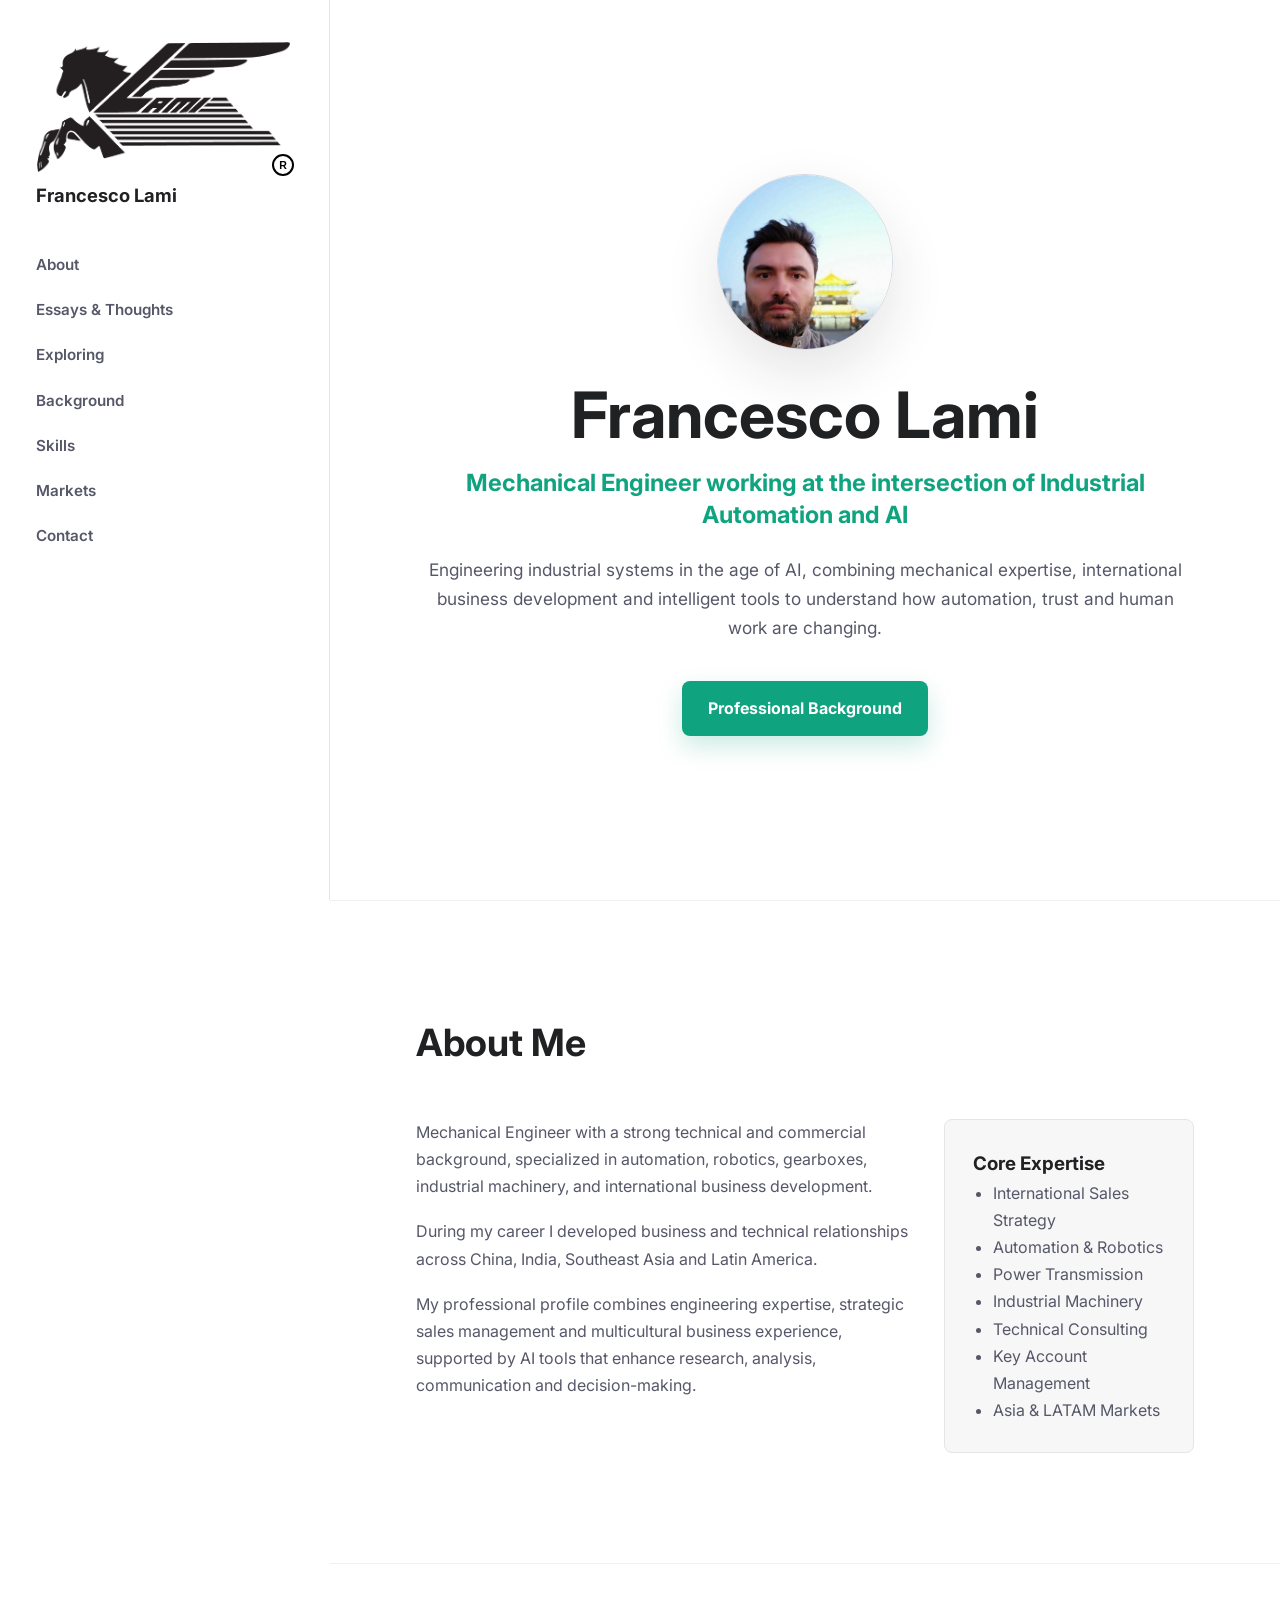
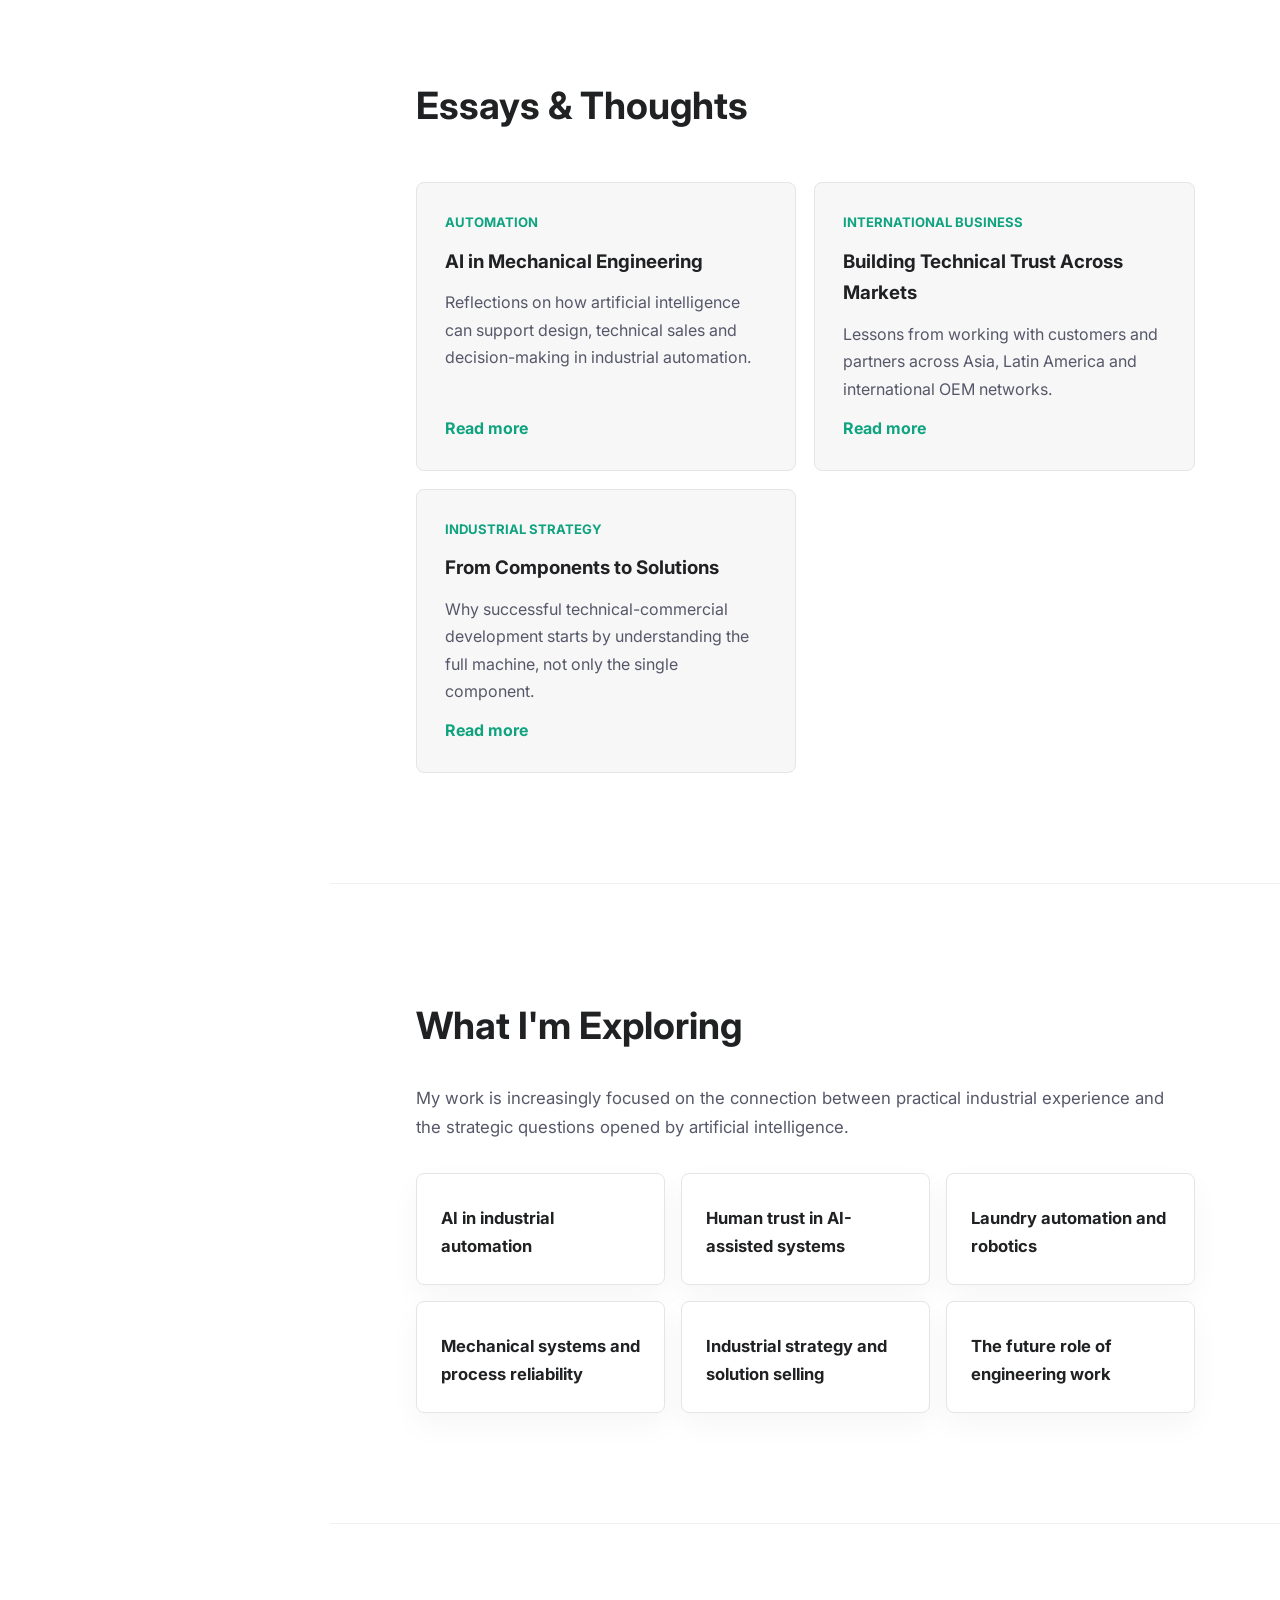
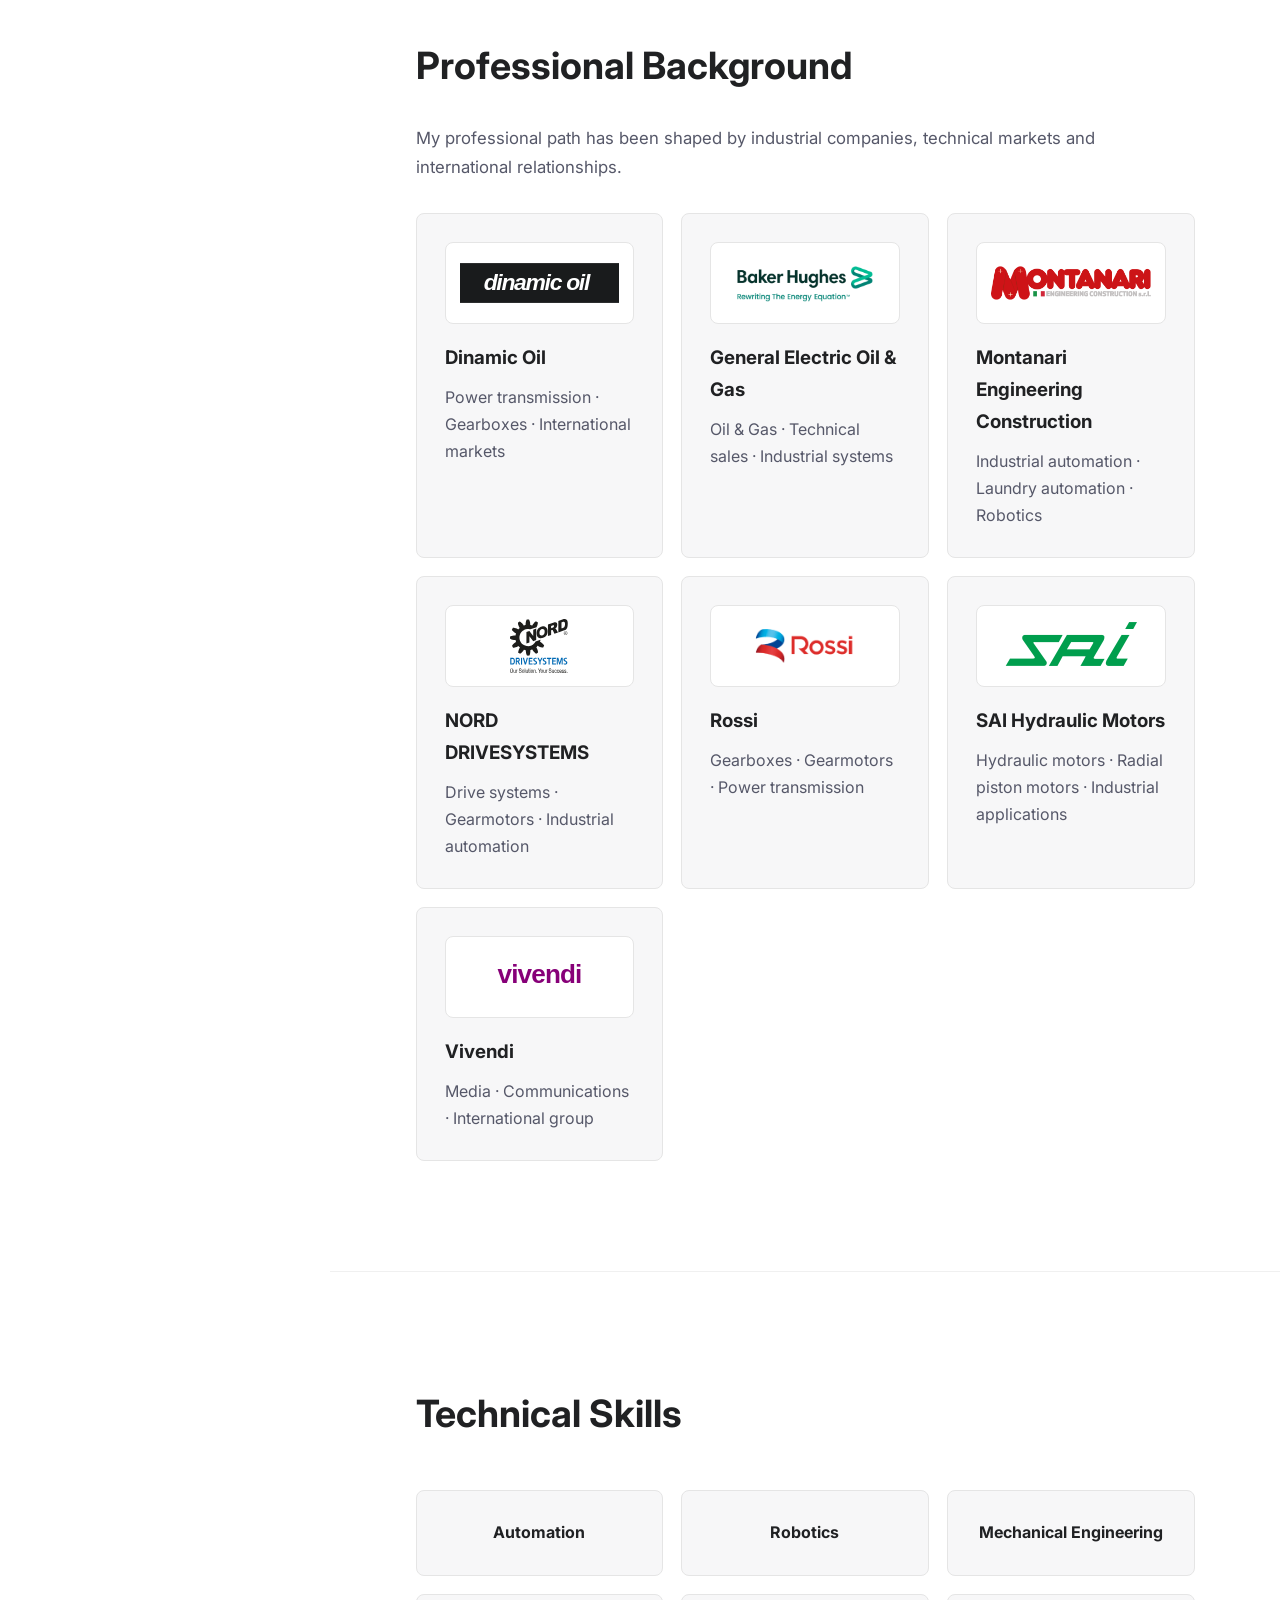
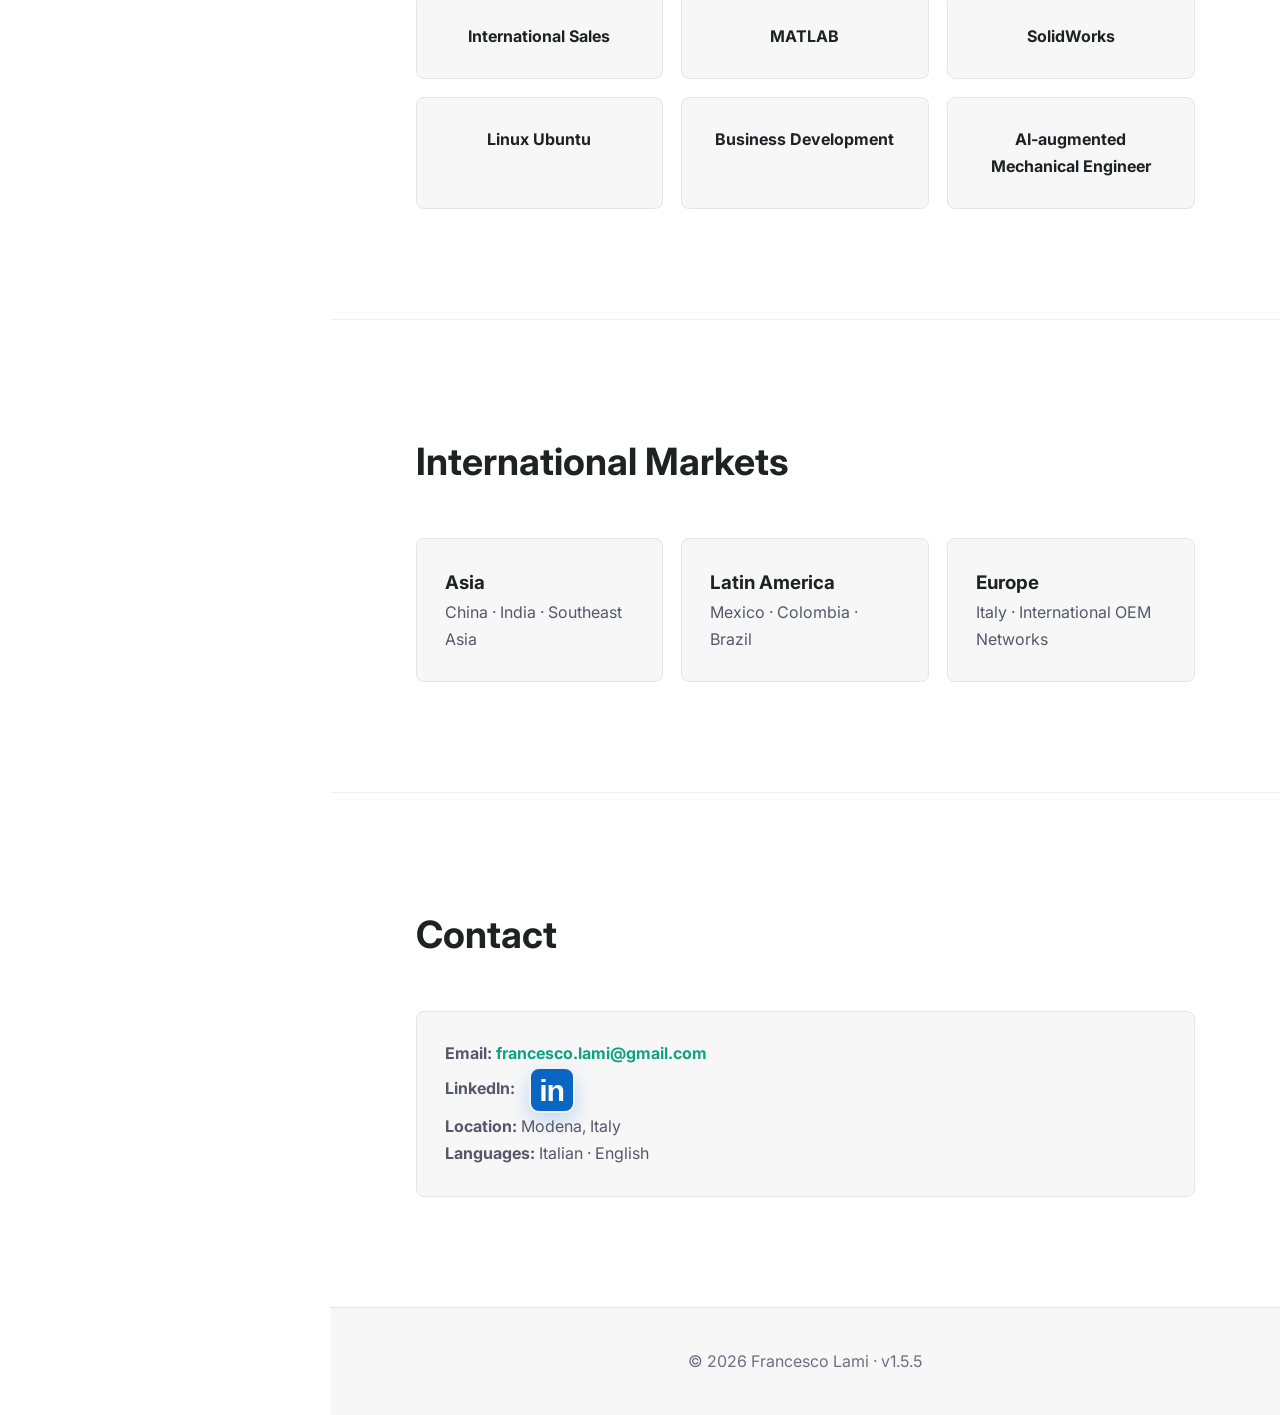
==== commit dabf698a: "Add basic SEO metadata" ====
--- a/docs/index.html
+++ b/docs/index.html
@@ -4,9 +4,10 @@
 <head>
     <meta charset="UTF-8">
     <meta name="viewport" content="width=device-width, initial-scale=1.0">
-    <title>Francesco Lami | Mechanical & Sales Engineer</title>
-
-    <link rel="stylesheet" href="static/style.css?v=20260517u">
+    <title>Francesco Lami | Mechanical Engineer & AI</title>
+    <meta name="description" content="Mechanical engineer working on industrial automation and AI systems.">
+
+    <link rel="stylesheet" href="static/style.css?v=20260517v">
 
     <link rel="preconnect" href="https://fonts.googleapis.com">
     <link rel="preconnect" href="https://fonts.gstatic.com" crossorigin>
@@ -18,7 +19,7 @@
 <nav>
     <a href="#" class="logo" aria-label="Francesco Lami homepage">
         <span class="brand-logo-wrap">
-            <img src="static/logo.png?v=20260517u" alt="" class="brand-logo">
+            <img src="static/logo.png?v=20260517v" alt="" class="brand-logo">
         </span>
         <span>Francesco Lami</span>
     </a>
@@ -41,7 +42,7 @@
     <div class="hero-content">
 
         <img
-            src="static/profile-000.jpg?v=20260517u"
+            src="static/profile-000.jpg?v=20260517v"
             alt="Profile photo of Francesco Lami"
             class="profile-photo"
         >
@@ -198,7 +199,7 @@
             aria-label="Open Dinamic Oil website"
         >
             <span class="company-logo">
-                <img src="static/company-dinamic-oil.svg?v=20260517u" alt="Dinamic Oil logo">
+                <img src="static/company-dinamic-oil.svg?v=20260517v" alt="Dinamic Oil logo">
             </span>
             <span class="company-copy">
                 <h3>Dinamic Oil</h3>
@@ -294,7 +295,7 @@
             aria-label="Open Vivendi website"
         >
             <span class="company-logo">
-                <img src="static/company-vivendi.svg?v=20260517u" alt="Vivendi logo">
+                <img src="static/company-vivendi.svg?v=20260517v" alt="Vivendi logo">
             </span>
             <span class="company-copy">
                 <h3>Vivendi</h3>
@@ -390,7 +391,7 @@
 </section>
 
 <footer>
-    <p>© 2026 Francesco Lami · v1.5.4</p>
+    <p>© 2026 Francesco Lami · v1.5.5</p>
 </footer>
 
 </body>
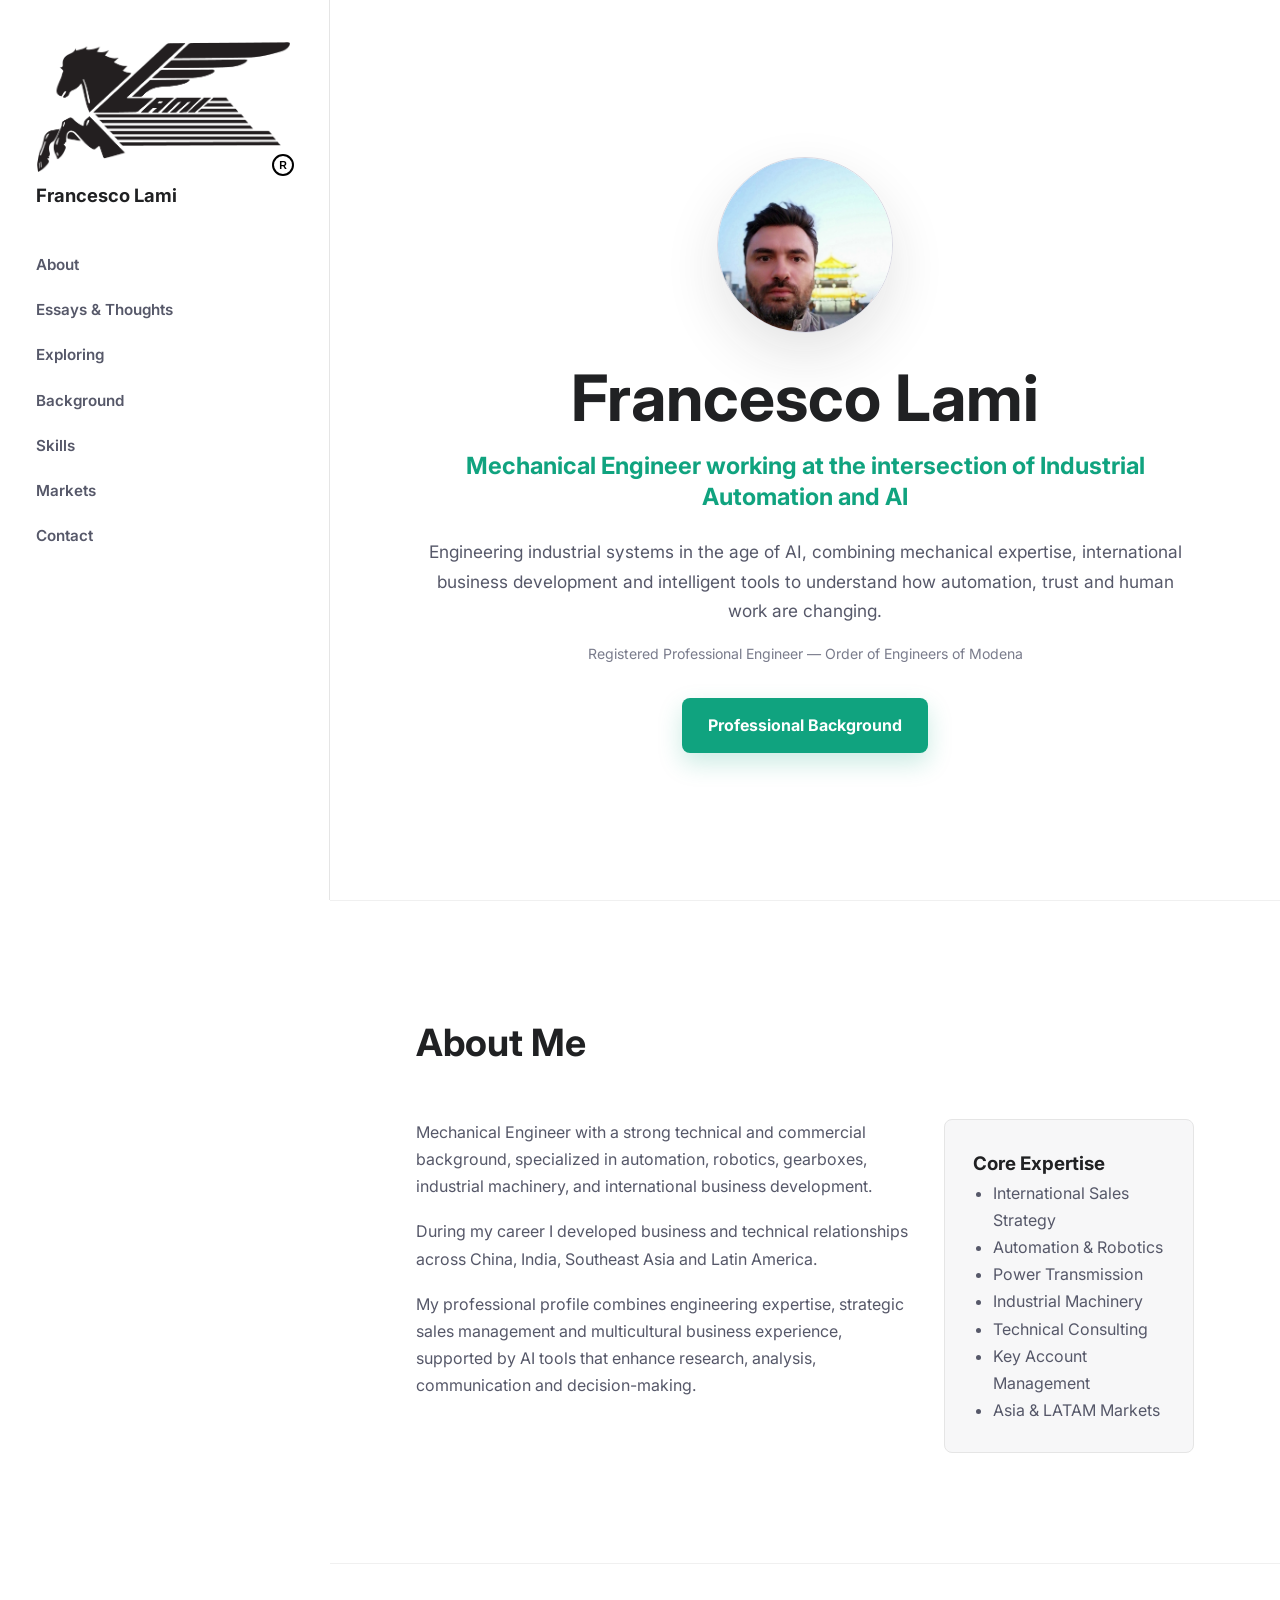
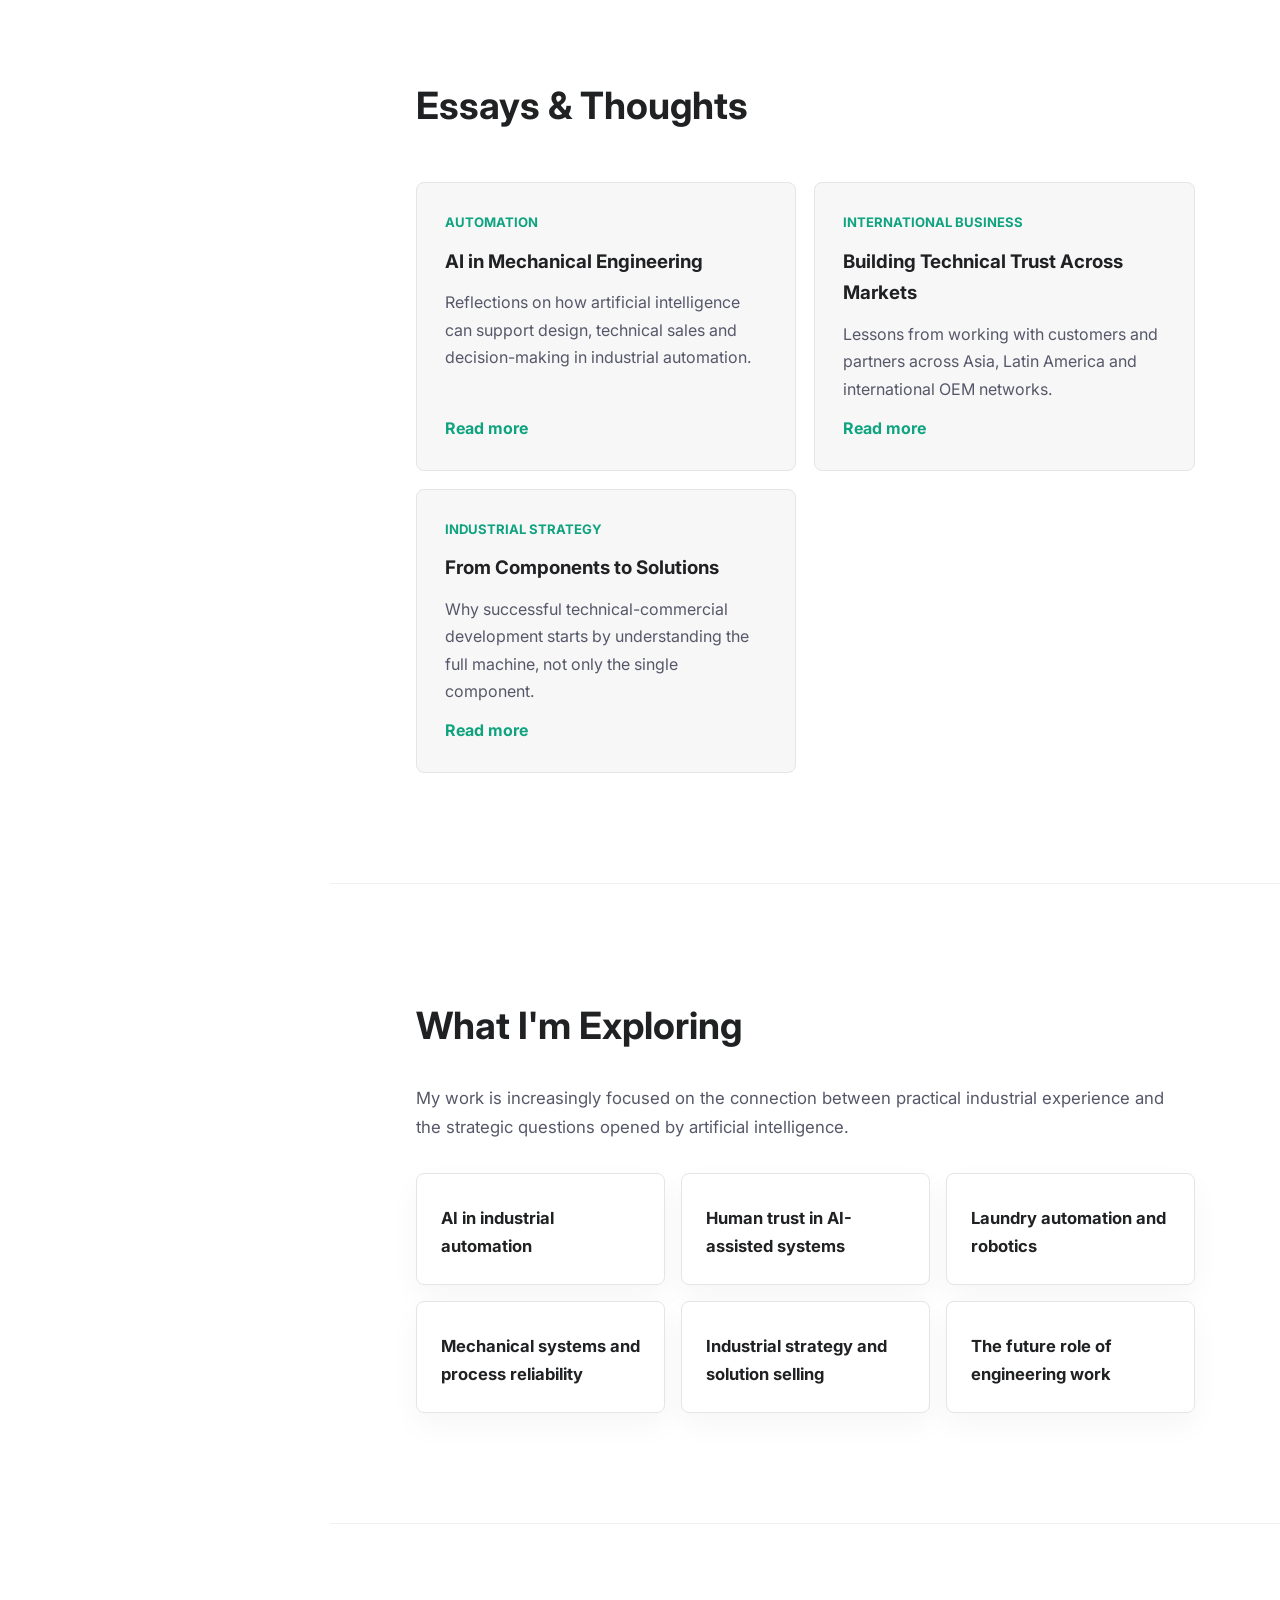
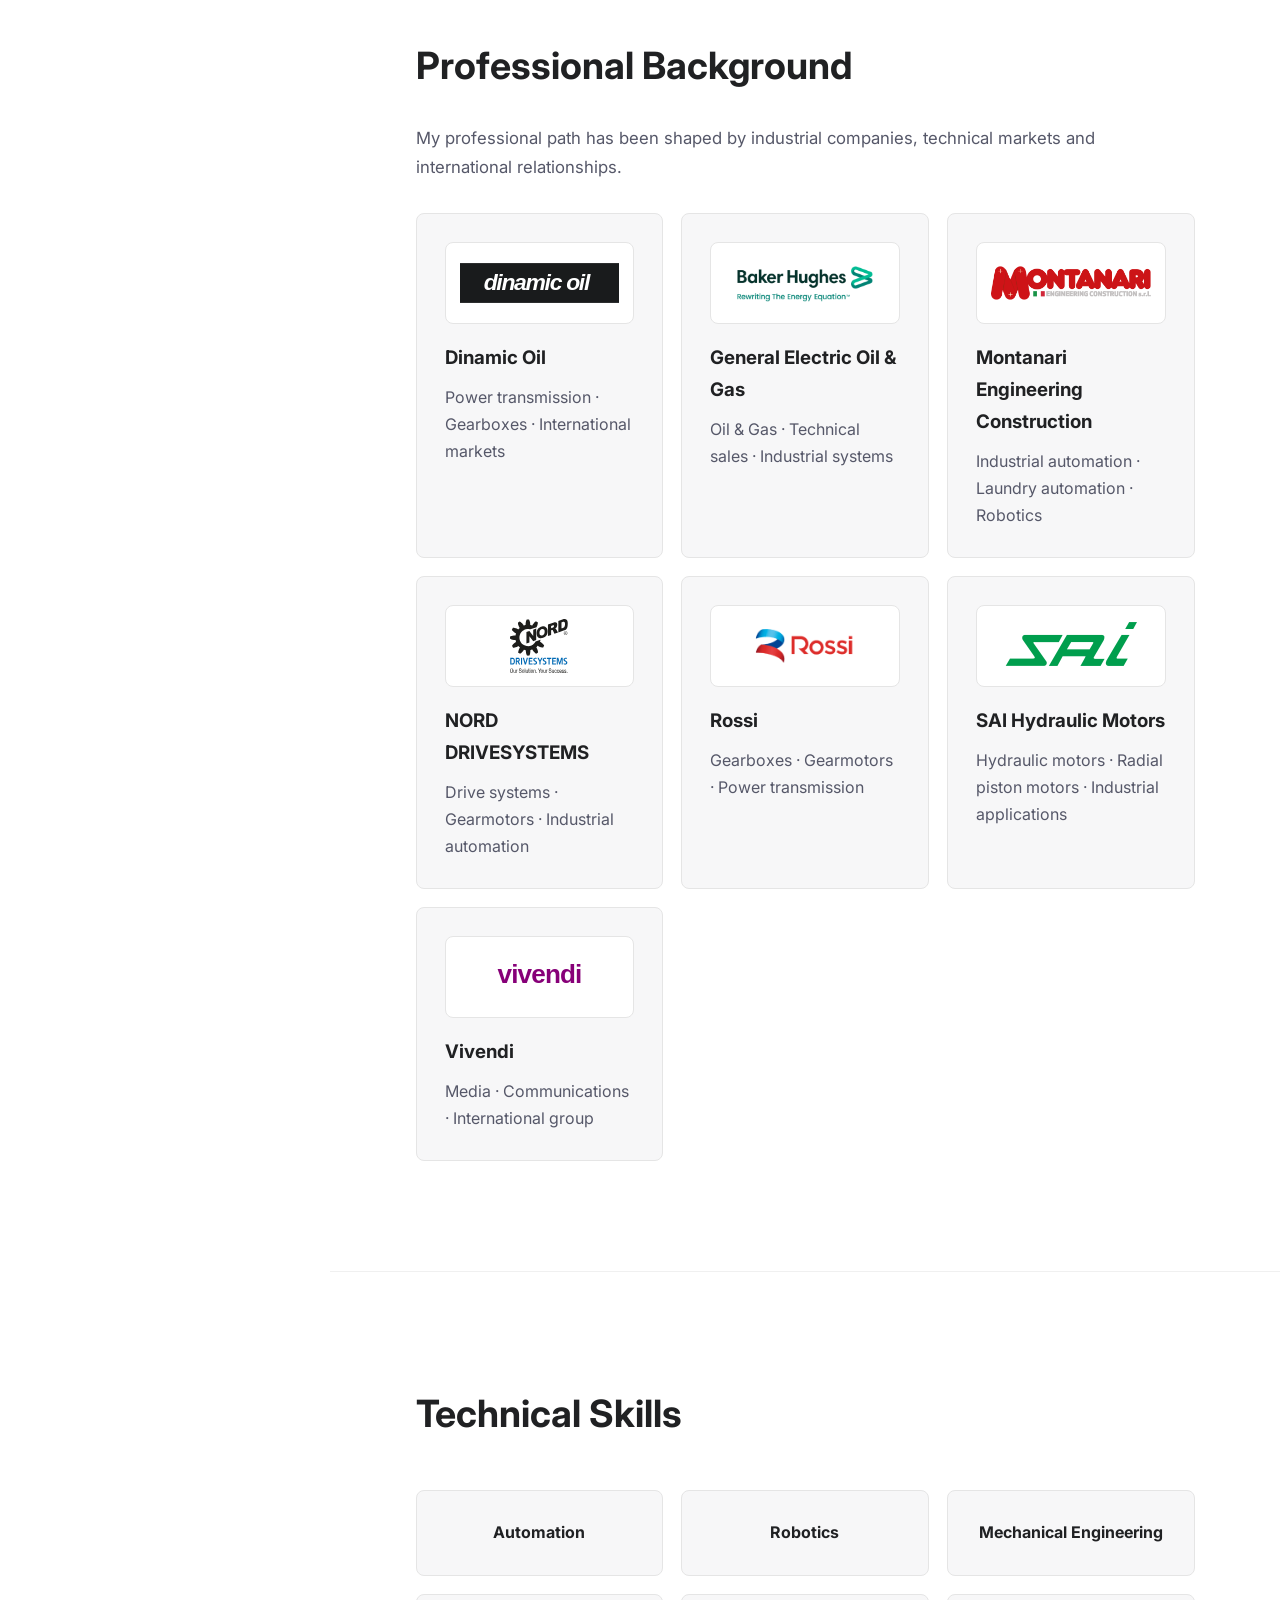
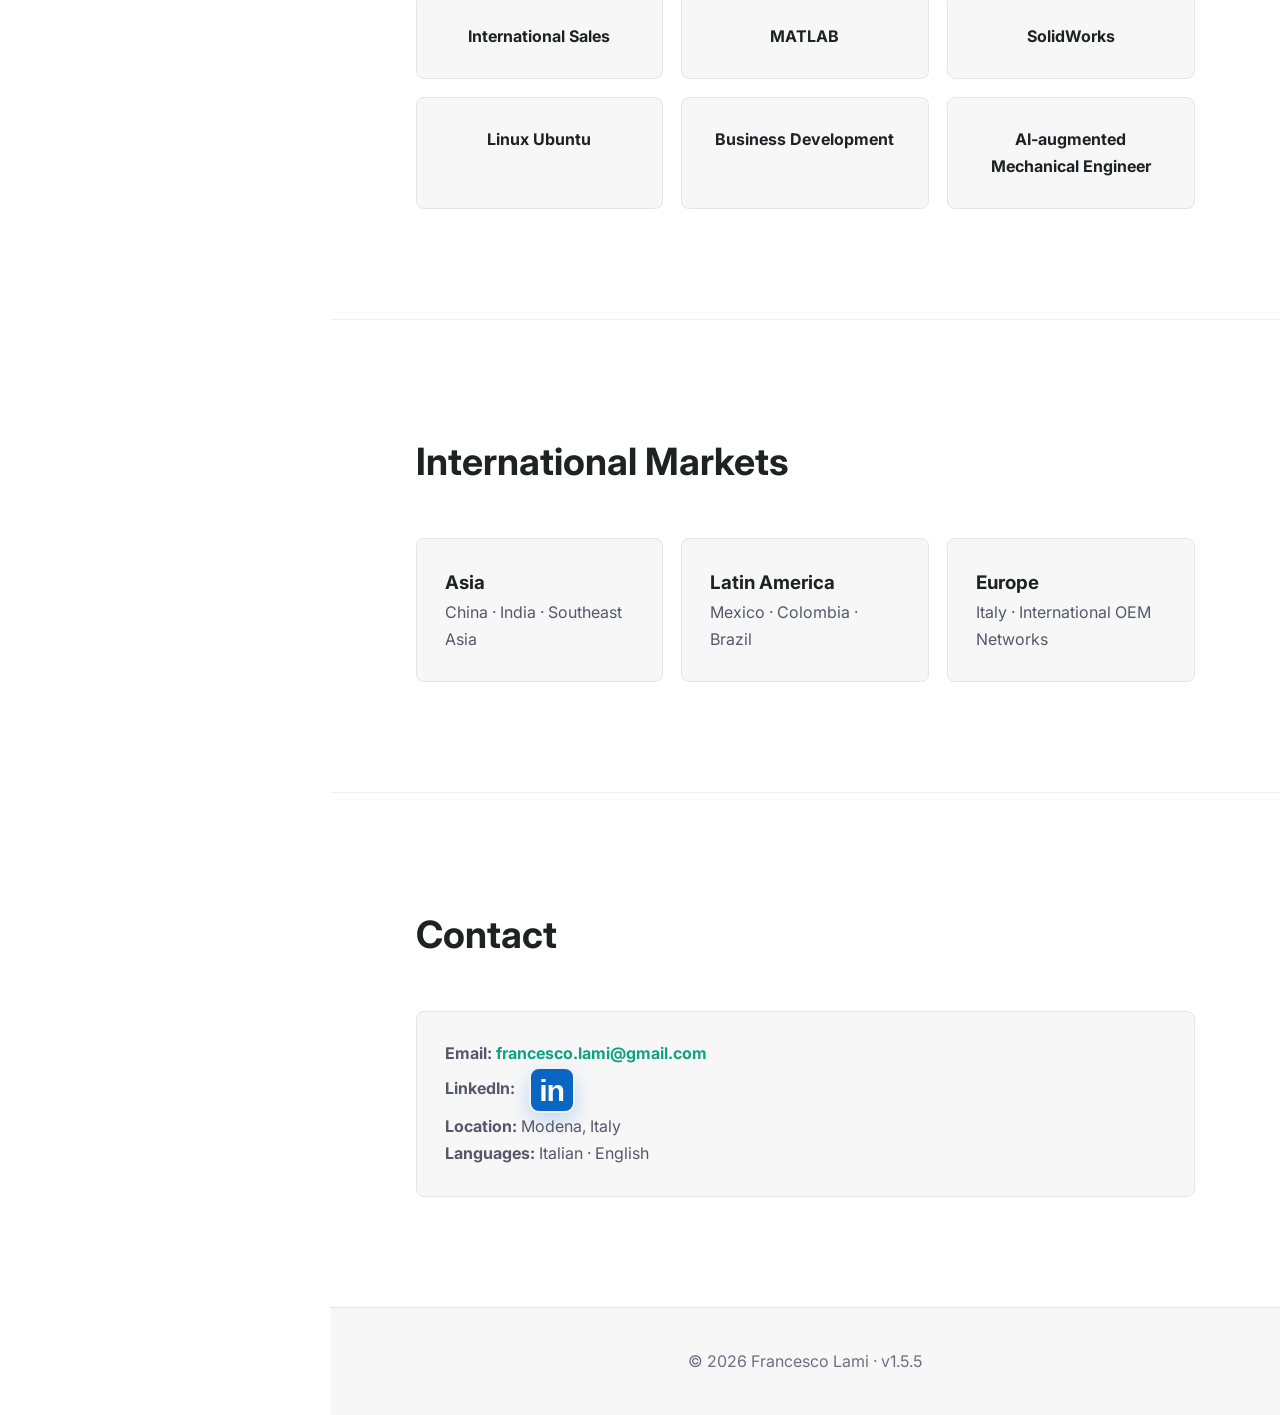
==== commit c7851e65: "Add professional register link" ====
--- a/docs/index.html
+++ b/docs/index.html
@@ -58,6 +58,15 @@
             international business development and intelligent tools to understand how
             automation, trust and human work are changing.
         </p>
+
+        <a
+            class="professional-register-link"
+            href="https://www.cni.it/albo-unico?utm_source=chatgpt.com"
+            target="_blank"
+            rel="noopener noreferrer"
+        >
+            Registered Professional Engineer — Order of Engineers of Modena
+        </a>
 
         <div class="hero-buttons">
             <a href="#experience" class="btn-primary">Professional Background</a>
--- a/docs/static/style.css
+++ b/docs/static/style.css
@@ -143,9 +143,27 @@
 
 .hero p{
     max-width:780px;
-    margin:0 auto 38px;
+    margin:0 auto 14px;
     color:#565869;
     font-size:1.08rem;
+}
+
+.professional-register-link{
+    display:inline-block;
+    margin:0 auto 34px;
+    color:#7a7c8c;
+    font-size:0.88rem;
+    line-height:1.5;
+    text-decoration:underline;
+    text-decoration-color:transparent;
+    text-underline-offset:4px;
+    transition:color 160ms ease, text-decoration-color 160ms ease;
+}
+
+.professional-register-link:hover,
+.professional-register-link:focus-visible{
+    color:#565869;
+    text-decoration-color:currentColor;
 }
 
 .btn-primary{
@@ -565,7 +583,13 @@
 
     .hero p{
         font-size:0.98rem;
-        margin-bottom:30px;
+        margin-bottom:12px;
+    }
+
+    .professional-register-link{
+        max-width:300px;
+        margin-bottom:28px;
+        font-size:0.82rem;
     }
 
     .btn-primary{
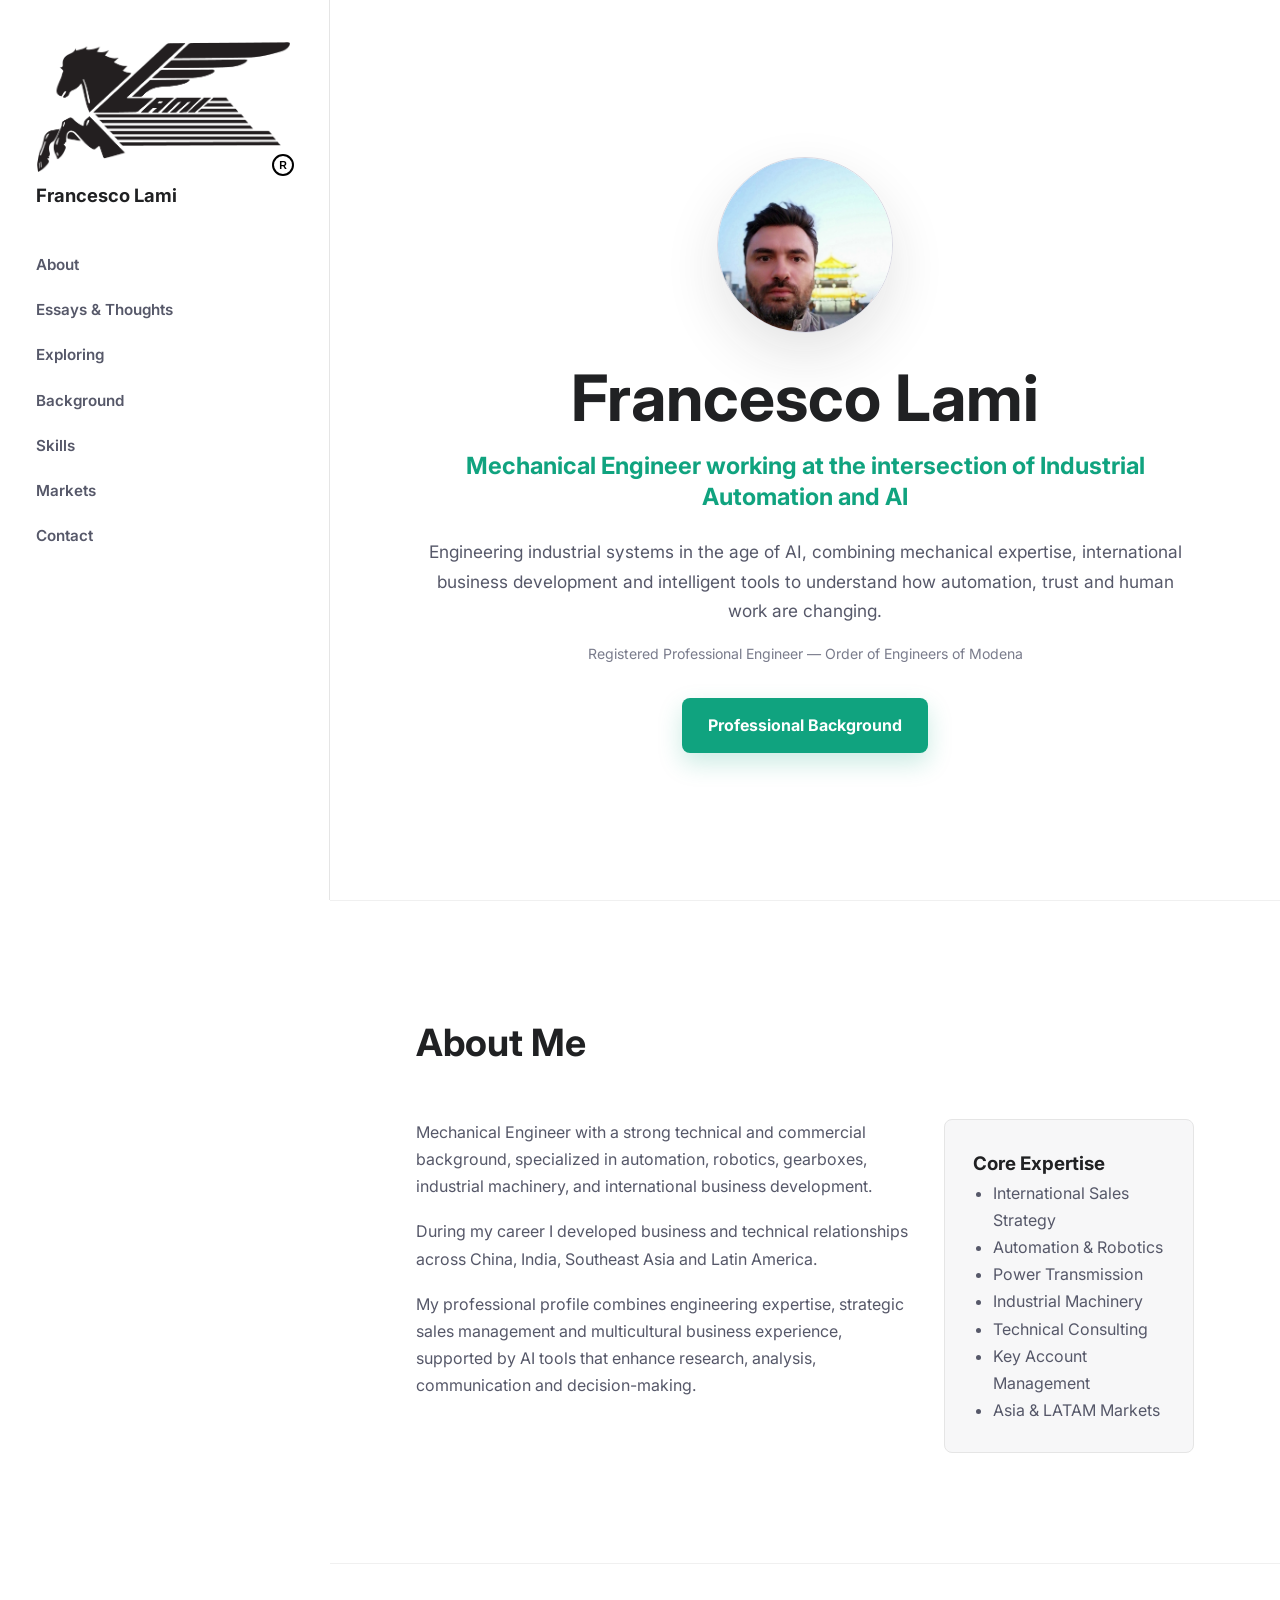
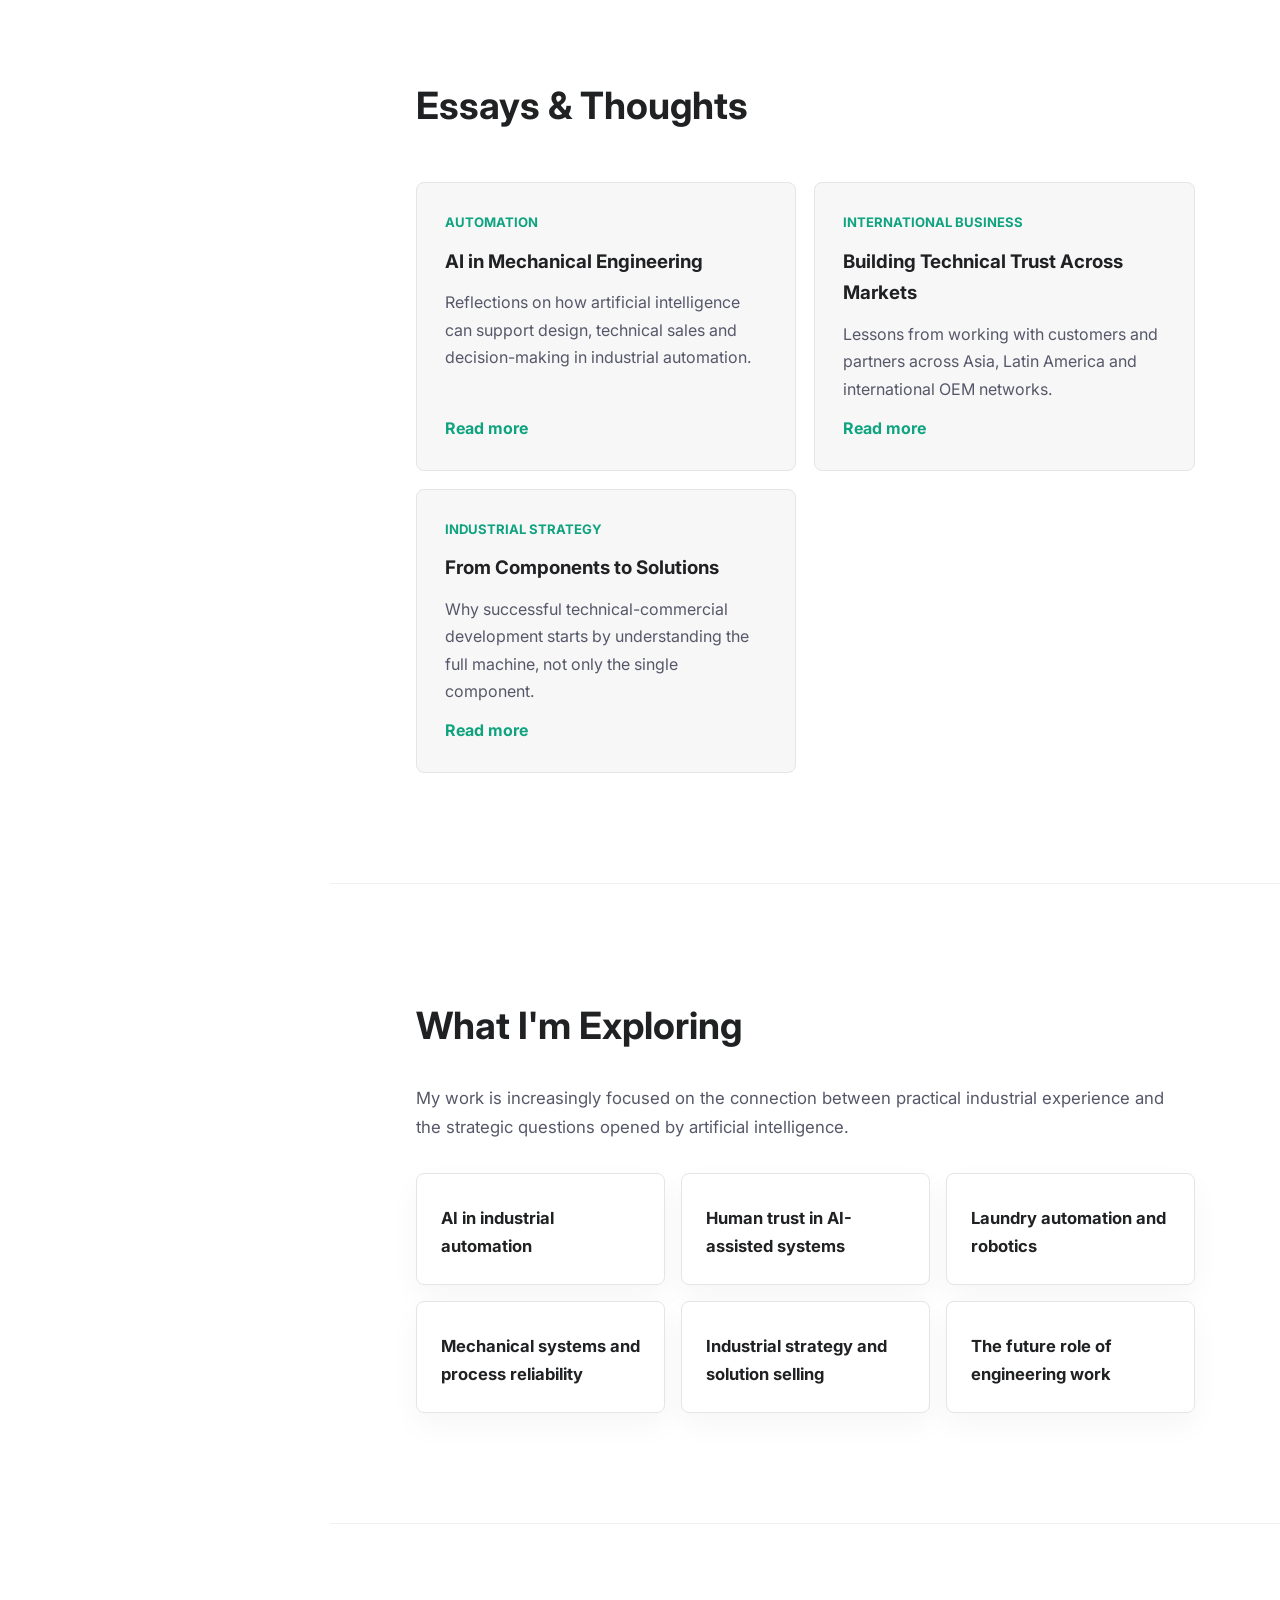
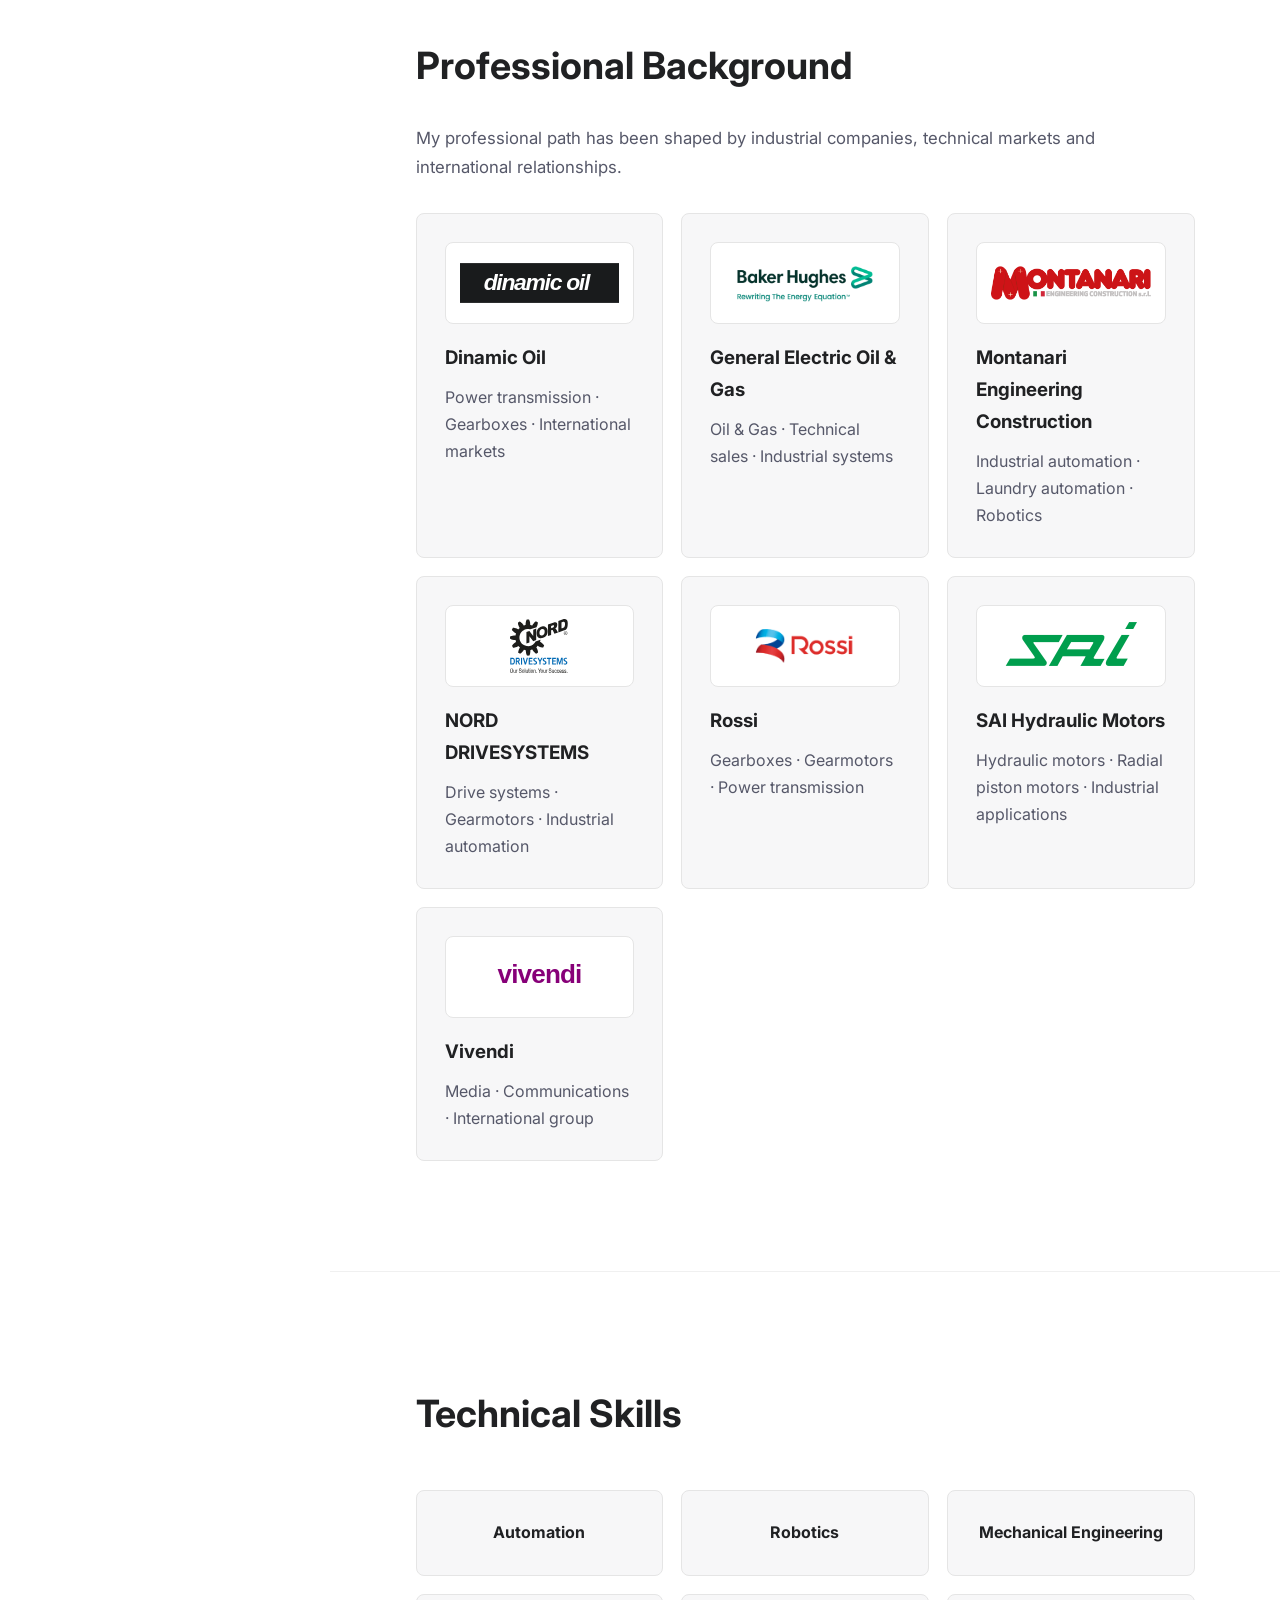
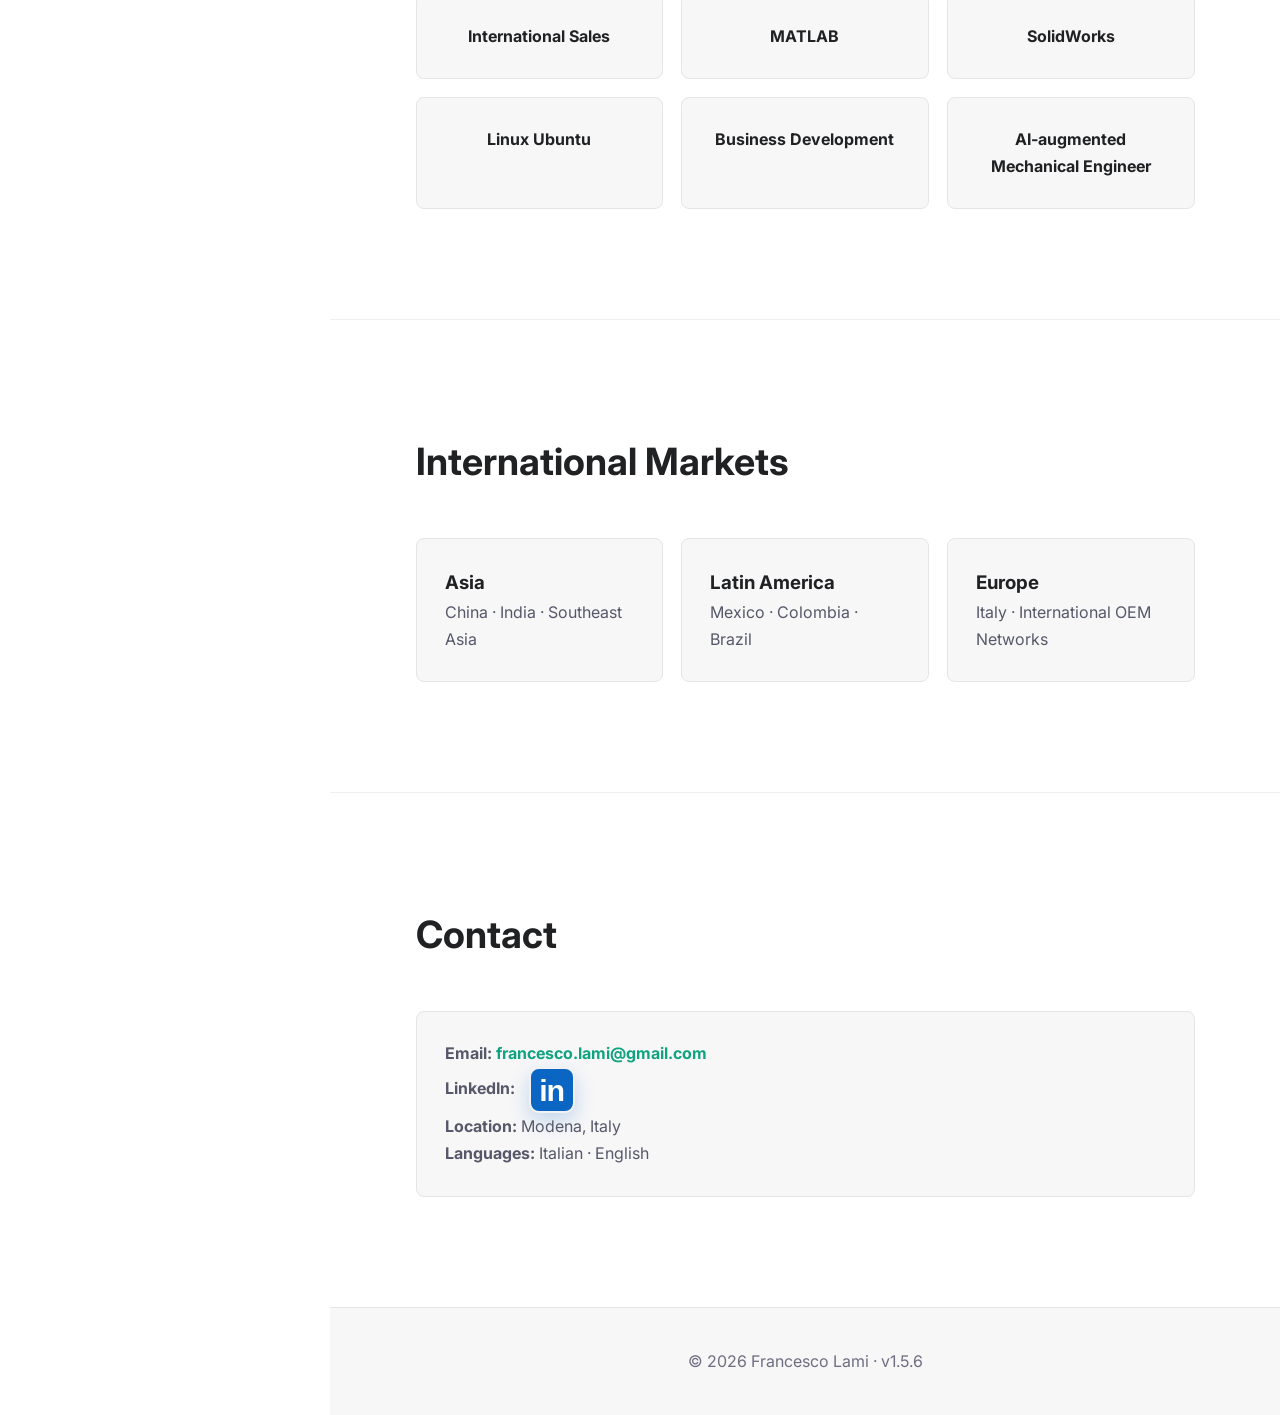
==== commit 7df020fd: "Bump site version to 1.5.6" ====
--- a/docs/index.html
+++ b/docs/index.html
@@ -7,11 +7,12 @@
     <title>Francesco Lami | Mechanical Engineer & AI</title>
     <meta name="description" content="Mechanical engineer working on industrial automation and AI systems.">
 
-    <link rel="stylesheet" href="static/style.css?v=20260517v">
+    <link rel="stylesheet" href="static/style.css?v=20260517register">
 
     <link rel="preconnect" href="https://fonts.googleapis.com">
     <link rel="preconnect" href="https://fonts.gstatic.com" crossorigin>
     <link href="https://fonts.googleapis.com/css2?family=Inter:wght@300;400;600;700&display=swap" rel="stylesheet">
+    <script src="static/google-analytics.js?v=20260518" defer></script>
 </head>
 
 <body>
@@ -400,7 +401,7 @@
 </section>
 
 <footer>
-    <p>© 2026 Francesco Lami · v1.5.5</p>
+    <p>© 2026 Francesco Lami · v1.5.6</p>
 </footer>
 
 </body>
